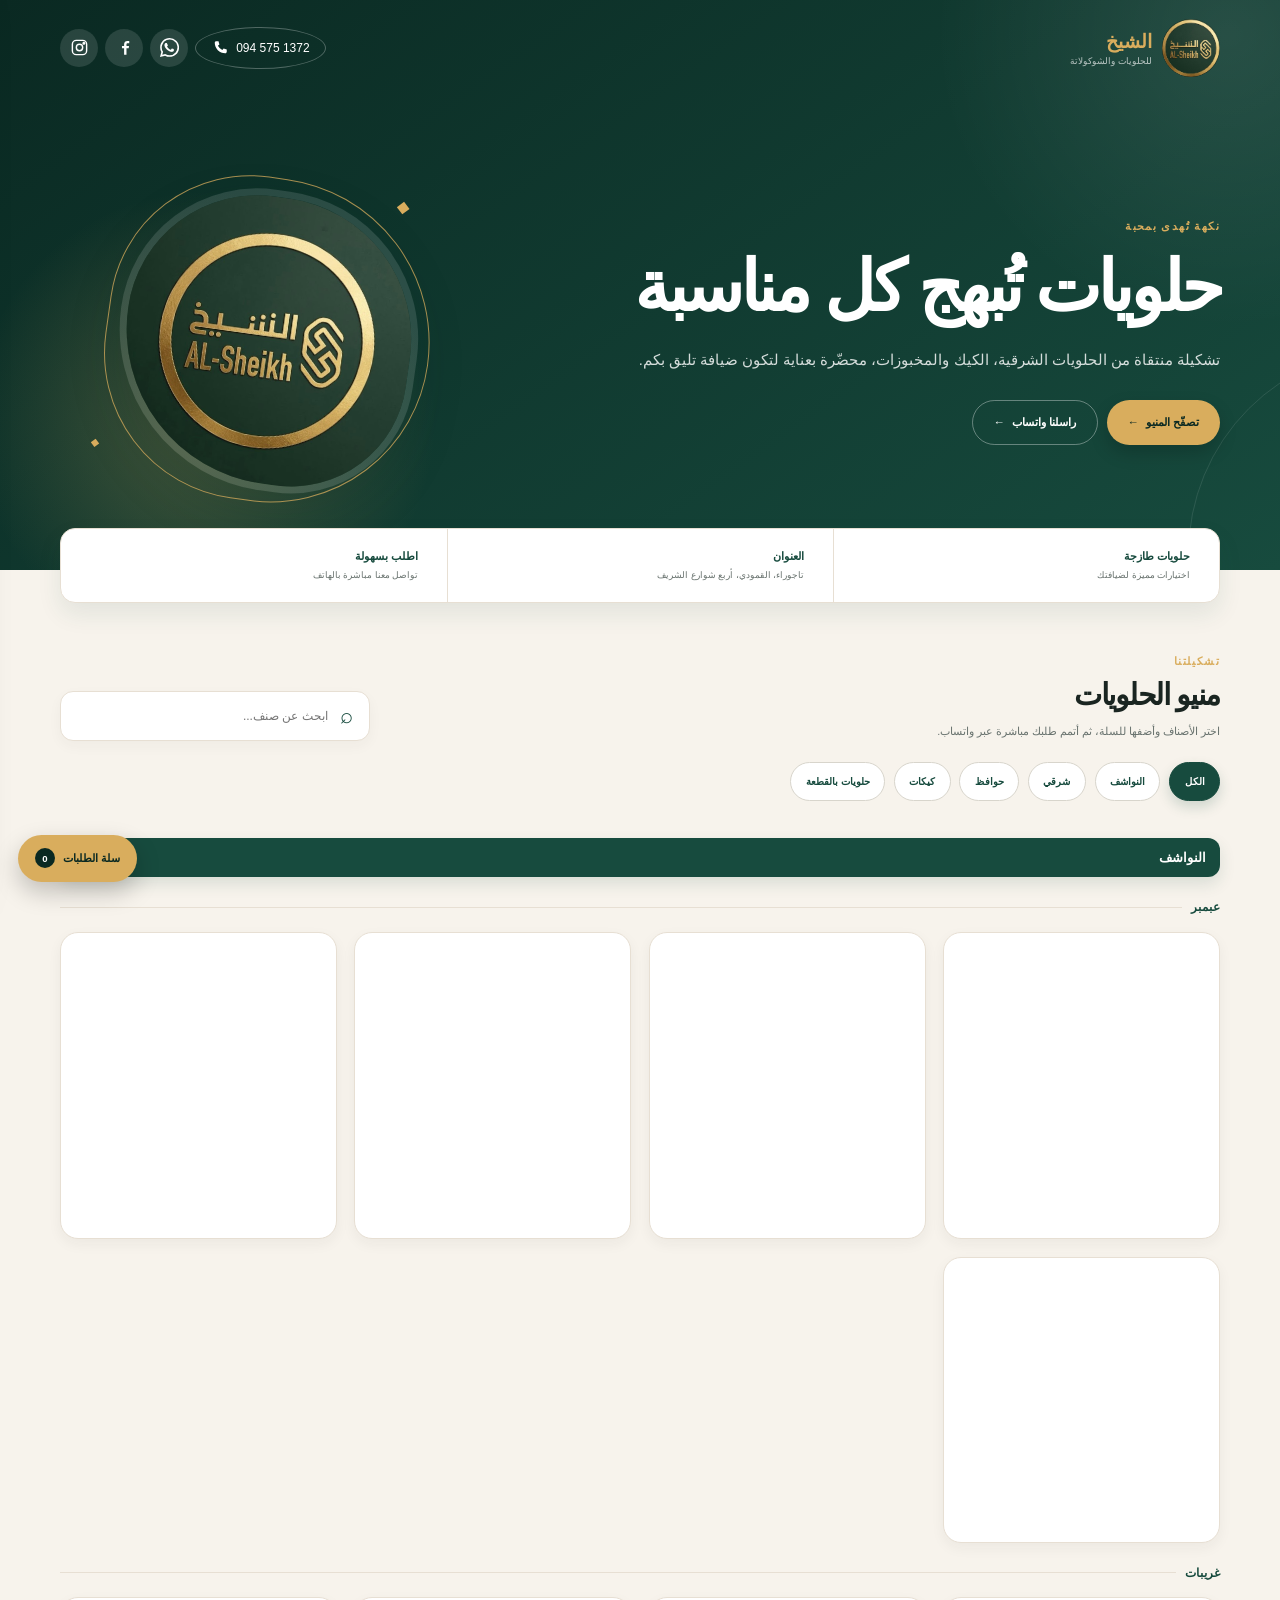
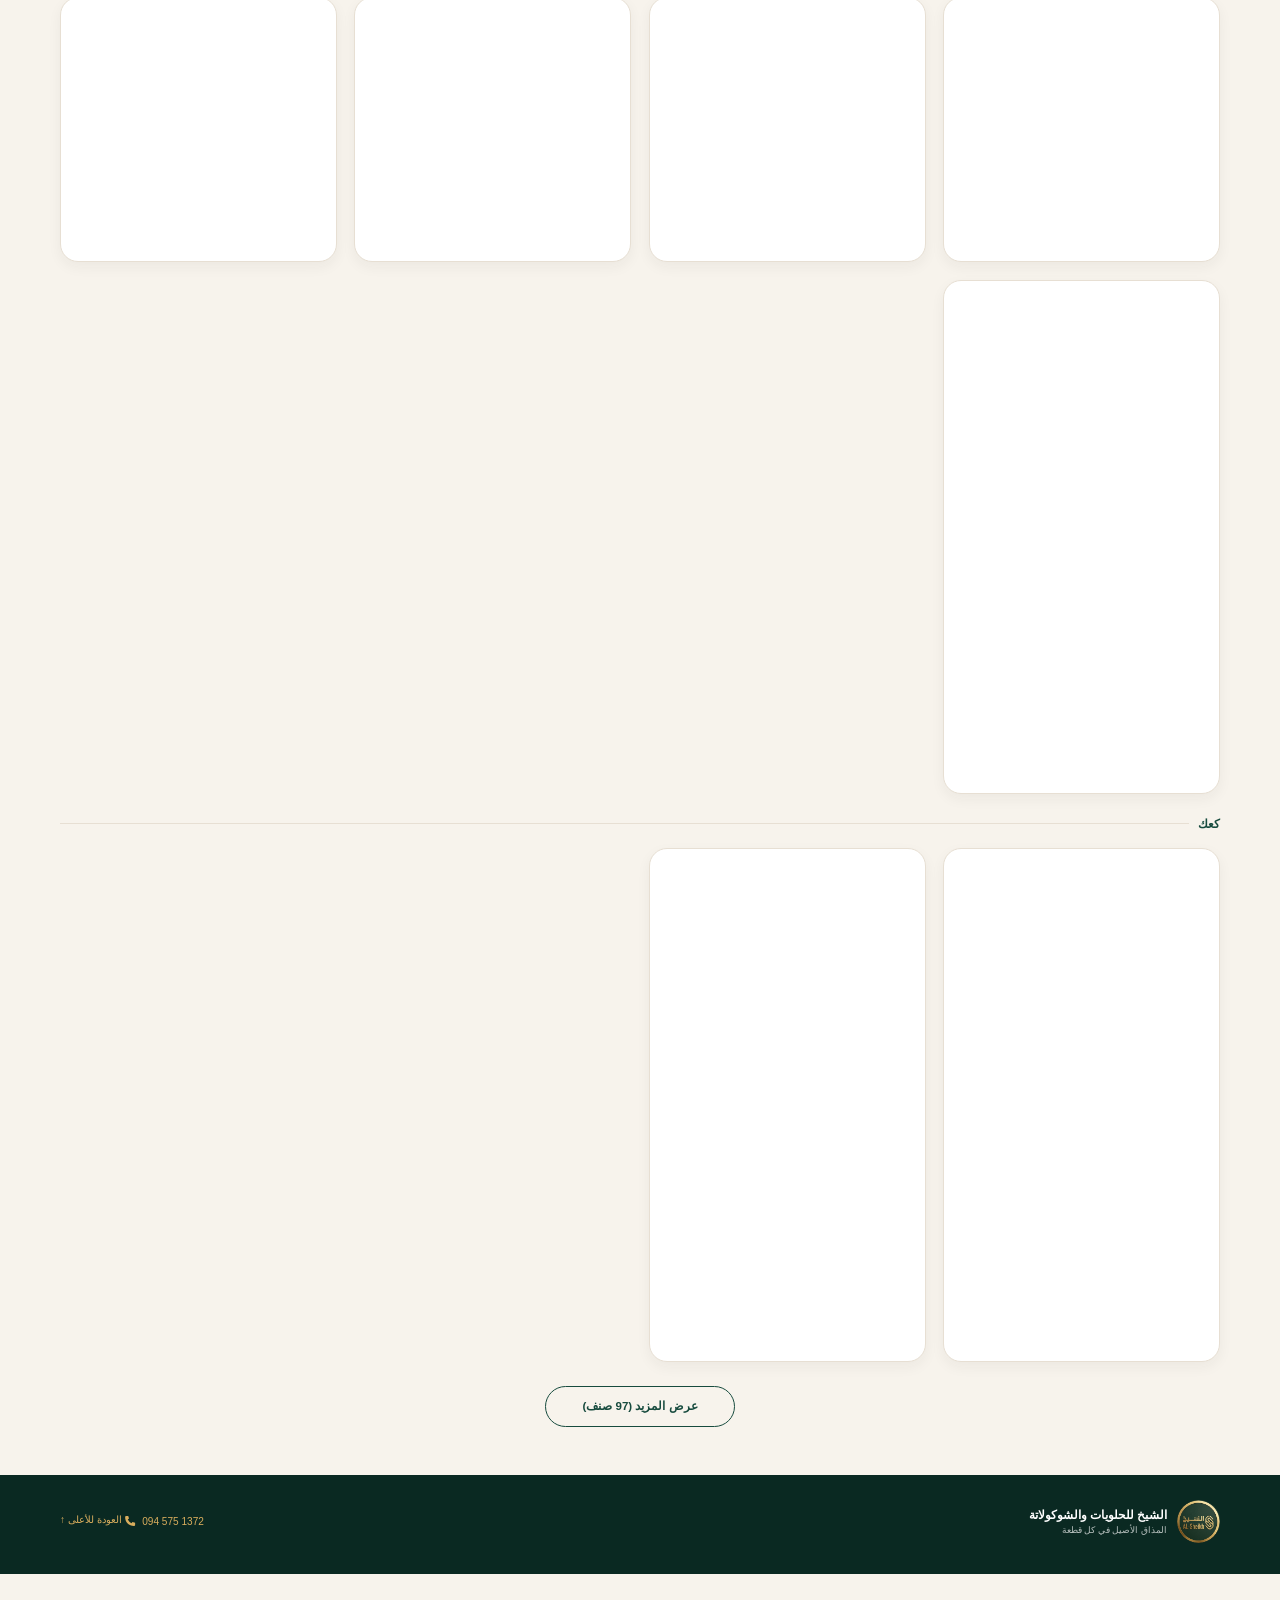
==== index.html @ 0a92c2a7 "Add files via upload" ====
<!doctype html>
<html lang="ar" dir="rtl">
  <head>
    <meta charset="utf-8">
    <meta name="viewport" content="width=device-width, initial-scale=1">
    <meta name="description" content="حلويات الشيخ في ليبيا: نواشف، حلويات شرقية، حوافظ، كيكات وحلويات بالقطعة. اطلب التوصيل أو الاستلام من المحل عبر واتساب.">
    <meta name="keywords" content="حلويات الشيخ, حلويات, حلويات شرقية, نواشف, حوافظ, كيكات, حلويات بالقطعة">
    <meta name="robots" content="index, follow">
    <meta name="theme-color" content="#174b3e">
    <meta name="referrer" content="strict-origin-when-cross-origin">
    <meta http-equiv="Permissions-Policy" content="camera=(), microphone=(), geolocation=()">
    <meta http-equiv="Content-Security-Policy" content="default-src 'self'; base-uri 'self'; object-src 'none'; img-src 'self' data:; style-src 'self' 'unsafe-inline' https://fonts.googleapis.com; font-src 'self' https://fonts.gstatic.com; script-src 'self'; connect-src 'self'; form-action 'self'">
    <title>حلويات الشيخ | حلويات شرقية ونواشف</title>
    <link rel="icon" href="images/logo-al-sheikh.jpg" type="image/jpeg">
    <script id="business-schema" type="application/ld+json">
      {"@context":"https://schema.org","@type":"Bakery","name":"الشيخ للحلويات والشوكولاتة","description":"نواشف وحلويات شرقية وحوافظ وكيكات وحلويات بالقطعة.","telephone":"+218945751372"}
    </script>

    <link rel="preconnect" href="https://fonts.googleapis.com">
    <link rel="preconnect" href="https://fonts.gstatic.com" crossorigin>
    <link href="https://fonts.googleapis.com/css2?family=Alexandria:wght@400;500;600;700;800&display=swap" rel="stylesheet">
    <link rel="stylesheet" href="style.css?v5">
  </head>

  <body>
    <a class="skip-link" href="#menu">الانتقال إلى المنيو</a>

    <!-- رأس الموقع -->
    <header class="hero" id="top">
      <nav class="nav container" aria-label="التنقل الرئيسي">
        <a class="brand" href="#top" aria-label="الشيخ للحلويات والشوكولاتة">
          <span class="brand-mark"><img src="images/logo-al-sheikh.jpg" alt="شعار الشيخ للحلويات"></span>
          <span>
            <b>الشيخ</b>
            <small>للحلويات والشوكولاتة</small>
          </span>
        </a>

        <div class="nav-actions">
          <a class="icon-link instagram-link" href="https://www.instagram.com/alsheikh_sw/" target="_blank" rel="noopener noreferrer" aria-label="تابعنا على إنستغرام">
            <svg viewBox="0 0 24 24" aria-hidden="true"><rect x="3" y="3" width="18" height="18" rx="5"></rect><circle cx="12" cy="12" r="4"></circle><circle cx="17.5" cy="6.5" r="1"></circle></svg>
          </a>
          <a class="icon-link facebook-link" href="https://www.facebook.com/share/17d7KwKZV8/?mibextid=wwXIfr" target="_blank" rel="noopener noreferrer" aria-label="صفحتنا على فيسبوك">
            <svg viewBox="0 0 24 24" aria-hidden="true"><path d="M14.5 21v-8h2.8l.4-3h-3.2V8.1c0-.9.3-1.5 1.6-1.5H18V3.9c-.5-.1-1.4-.2-2.4-.2-2.4 0-4.1 1.5-4.1 4.2V10H8.8v3h2.7v8h3Z"></path></svg>
          </a>
          <a class="icon-link whatsapp-link" href="https://wa.me/218945751372" data-whatsapp-link target="_blank" rel="noopener noreferrer" aria-label="راسلنا عبر واتساب">
            <svg viewBox="0 0 24 24" aria-hidden="true"><path d="M20.5 3.5A11.9 11.9 0 0 0 12.1 0C5.5 0 .2 5.3.2 11.9c0 2.1.5 4.1 1.5 5.9L0 24l6.4-1.7a11.8 11.8 0 0 0 5.7 1.5h.1c6.6 0 11.9-5.3 11.9-11.9 0-3.2-1.3-6.2-3.6-8.4Zm-8.4 18.3a9.9 9.9 0 0 1-5-1.4l-.4-.2-3.8 1 1-3.7-.2-.4a9.9 9.9 0 1 1 8.4 4.7Zm5.4-7.4c-.3-.2-1.8-.9-2.1-1s-.5-.2-.7.2c-.2.3-.8 1-.9 1.2-.2.2-.3.2-.6.1-1.8-.9-3-1.6-4.2-3.7-.3-.5.3-.5.9-1.6.1-.2.1-.4 0-.5l-1-2.3c-.3-.7-.6-.6-.8-.6h-.7c-.2 0-.5.1-.8.4-.3.3-1 1-1 2.5s1.1 2.9 1.2 3.1c.2.2 2.1 3.2 5 4.5.7.3 1.2.5 1.7.7.7.2 1.4.2 1.9.1.6-.1 1.8-.7 2-1.4.3-.7.3-1.3.2-1.4-.1-.2-.3-.2-.6-.4Z"></path></svg>
          </a>
          <a class="call-link" href="tel:+218945751372" data-phone-link dir="ltr">
            <svg viewBox="0 0 24 24" aria-hidden="true"><path d="M7 3h3l1.2 4.2-2 1.7a14.5 14.5 0 0 0 5.9 5.9l1.7-2L21 14v3c0 1.1-.9 2-2 2C11.3 19 5 12.7 5 5c0-1.1.9-2 2-2Z"></path></svg>
            <span class="contact-label" data-phone-display>094 575 1372</span>
          </a>
        </div>
      </nav>

      <div class="hero-content container">
        <div class="hero-copy">
          <p class="kicker">نكهة تُهدى بمحبة</p>
          <h1>حلويات تُبهج كل مناسبة</h1>
          <p>
            تشكيلة منتقاة من الحلويات الشرقية، الكيك والمخبوزات،
            محضّرة بعناية لتكون ضيافة تليق بكم.
          </p>

          <div class="hero-actions">
            <a class="button button-gold" href="#menu">تصفّح المنيو <span>←</span></a>
            <a class="button button-ghost" href="https://wa.me/218945751372" data-whatsapp-link target="_blank" rel="noopener noreferrer">راسلنا واتساب <span>←</span></a>
          </div>
        </div>

        <div class="hero-art" aria-hidden="true">
          <img src="images/logo-al-sheikh.jpg" alt="" width="320" height="320" decoding="async">
          <span class="spark spark-one"></span>
          <span class="spark spark-two"></span>
        </div>
      </div>
    </header>

    <main>
      <!-- مزايا المتجر -->
      <section class="intro container" aria-label="لمحة عن منتجاتنا">
        <div>
          <strong>حلويات طازجة</strong>
          <span>اختيارات مميزة لضيافتك</span>
        </div>
        <div>
          <strong>العنوان</strong>
          <span>تاجوراء، القمودي، أربع شوارع الشريف</span>
        </div>
        <div>
          <strong>اطلب بسهولة</strong>
          <span>تواصل معنا مباشرة بالهاتف</span>
        </div>
      </section>

      <!-- المنيو: يتم إنشاء بطاقات المنتجات بواسطة script.js -->
      <section id="menu" class="menu-section container">
        <div class="section-head">
          <div>
            <p class="kicker">تشكيلتنا</p>
            <h2>منيو الحلويات</h2>
            <p class="section-description">
              اختر الأصناف وأضفها للسلة، ثم أتمم طلبك مباشرة عبر واتساب.
            </p>
          </div>

          <label class="search" for="search">
            <span aria-hidden="true">⌕</span>
            <input id="search" type="search" placeholder="ابحث عن صنف..." autocomplete="off">
          </label>
        </div>

        <div id="categories" class="categories" aria-label="تصنيفات المنيو"></div>
        <div id="menu-grid" class="menu-grid" aria-live="polite"></div>
        <button id="load-more" class="load-more" type="button" hidden>عرض المزيد من الأصناف</button>
        <p id="empty" class="empty" hidden>
          لم نجد صنفًا مطابقًا. جرّب كلمة بحث أخرى.
        </p>
      </section>
    </main>

    <button id="cart-toggle" class="cart-toggle" type="button" aria-label="فتح سلة الطلبات" aria-expanded="false" aria-controls="cart-panel">
      سلة الطلبات <span id="cart-count" aria-live="polite">0</span>
    </button>
    <p id="cart-toast" class="cart-toast" role="status" aria-live="polite" hidden>تمت إضافة الصنف إلى السلة</p>

    <aside id="cart-panel" class="cart-panel" aria-label="سلة الطلبات" aria-hidden="true" inert>
      <div class="cart-head">
        <h2>سلة الطلبات</h2>
        <button id="cart-close" class="close-button" type="button" aria-label="إغلاق">×</button>
      </div>
      <div id="cart-items" class="cart-items"></div>
      <p id="cart-empty" class="cart-empty">السلة فارغة حاليًا.</p>
      <div class="cart-total"><span id="cart-total-label">إجمالي الطلب</span><strong id="cart-total">0 د.ل</strong></div>
      <p id="cart-note" class="cart-note">رسوم التوصيل غير مشمولة وسيتم تأكيدها معكم عبر واتساب.</p>
      <form id="checkout-form" class="checkout-form">
        <h3>إتمام الطلب</h3>
        <div class="delivery-options">
          <label><input type="radio" name="fulfillment" value="delivery" checked><span>توصيل</span></label>
          <label><input type="radio" name="fulfillment" value="pickup"><span>استلام شخصي</span></label>
        </div>
        <label>الاسم<input id="customer-name" name="name" required autocomplete="name"></label>
        <label>رقم التواصل<input id="customer-phone" name="phone" type="tel" required inputmode="tel" autocomplete="tel" aria-describedby="customer-phone-help"><small id="customer-phone-help" class="field-help">مثال: 094 575 1372</small></label>
        <label id="location-field">عنوان التوصيل<input id="customer-location" name="location" required autocomplete="street-address"></label>
        <label>ملاحظات الطلب <span class="optional">اختياري</span><textarea id="customer-note" name="note" rows="3"></textarea></label>
        <button id="checkout-button" class="checkout-button" type="submit">إرسال الطلب عبر واتساب</button>
      </form>
    </aside>
    <div id="cart-backdrop" class="cart-backdrop" hidden></div>

    <!-- تذييل الموقع -->
    <footer>
      <div class="container footer-inner">
        <div class="footer-brand">
          <span class="brand-mark"><img src="images/logo-al-sheikh.jpg" alt="شعار الشيخ للحلويات"></span>
          <span>
            <b>الشيخ للحلويات والشوكولاتة</b>
            <small>المذاق الأصيل في كل قطعة</small>
          </span>
        </div>

        <div class="footer-links">
          <a class="footer-phone" href="tel:+218945751372" data-phone-link dir="ltr"><svg viewBox="0 0 24 24" aria-hidden="true"><path d="M7 3h3l1.2 4.2-2 1.7a14.5 14.5 0 0 0 5.9 5.9l1.7-2L21 14v3c0 1.1-.9 2-2 2C11.3 19 5 12.7 5 5c0-1.1.9-2 2-2Z"></path></svg><span data-phone-display>094 575 1372</span></a>
          <a href="#top">العودة للأعلى ↑</a>
        </div>
      </div>
    </footer>

    <!-- شريط مختصر يظهر على الهاتف -->
    <nav class="mobile-dock" aria-label="إجراءات سريعة">
      <a href="tel:+218945751372" data-phone-link><svg viewBox="0 0 24 24" aria-hidden="true"><path d="M7 3h3l1.2 4.2-2 1.7a14.5 14.5 0 0 0 5.9 5.9l1.7-2L21 14v3c0 1.1-.9 2-2 2C11.3 19 5 12.7 5 5c0-1.1.9-2 2-2Z"></path></svg> اتصال</a>
      <a href="#menu"><svg viewBox="0 0 24 24" aria-hidden="true"><path d="M5 4h14M5 10h14M5 16h9" fill="none"></path></svg> المنيو</a>
          <a href="https://wa.me/218945751372" data-whatsapp-link target="_blank" rel="noopener noreferrer"><svg viewBox="0 0 24 24" aria-hidden="true"><path d="M20.5 3.5A11.9 11.9 0 0 0 12.1 0C5.5 0 .2 5.3.2 11.9c0 2.1.5 4.1 1.5 5.9L0 24l6.4-1.7a11.8 11.8 0 0 0 5.7 1.5h.1c6.6 0 11.9-5.3 11.9-11.9 0-3.2-1.3-6.2-3.6-8.4Z"></path></svg> واتساب</a>
    </nav>

    <script src="script.js?v5" defer></script>
  </body>
</html>
---- style.css ----
:root {
  --green:#174b3e;
  --deep:#0a2922;
  --gold:#d9ad5d;
  --gold-soft:#f6ead2;
  --paper:#f7f3ec;
  --ink:#1a2521;
  --muted:#69736f;
  --line:#e7dfd3;
  --white:#fff;
  --shadow:0 14px 34px rgba(21,55,44,.12);
  --shadow-lg:0 22px 50px rgba(10,41,34,.18);
  --radius:18px
}
* {
  box-sizing:border-box
}
html {
  scroll-behavior:smooth
}
body {
  margin:0;
  padding-bottom:72px;
  background:var(--paper);
  color:var(--ink);
  font-family:Alexandria,Tahoma,sans-serif
}
a {
  color:inherit
}
button,input,textarea { font:inherit }
button:focus-visible,a:focus-visible,input:focus-visible,textarea:focus-visible {
  outline:3px solid rgba(217,173,93,.75);
  outline-offset:3px
}
.container {
  width:min(100% - 32px,1160px);
  margin-inline:auto
}
.skip-link {
  position:absolute;
  top:-100px;
  right:1rem;
  z-index:20;
  padding:.7rem 1rem;
  background:var(--gold);
  color:var(--deep);
  border-radius:0 0 .8rem .8rem
}
.skip-link:focus {
  top:0
}
.hero {
  min-height:492px;
  position:relative;
  overflow:hidden;
  color:var(--white);
  background:radial-gradient(circle at 16% 74%,rgba(217,173,93,.27),transparent 20%),radial-gradient(circle at 96% 6%,rgba(255,255,255,.09),transparent 22%),linear-gradient(145deg,var(--deep),var(--green))
}
.hero:after {
  content:"";
  position:absolute;
  inset:auto -25% -190px auto;
  width:410px;
  height:410px;
  border:1px solid rgba(255,255,255,.1);
  border-radius:50%
}
.nav {
  height:78px;
  position:relative;
  z-index:2;
  display:flex;
  align-items:center;
  justify-content:space-between
}
.brand,.footer-brand {
  display:flex;
  align-items:center;
  gap:10px;
  text-decoration:none
}
.brand-mark {
  width:46px;
  height:46px;
  display:block;
  overflow:hidden;
  border-radius:50%;
  background:var(--deep)
}
.brand-mark img {
  display:block;
  width:100%;
  height:100%;
  object-fit:cover;
  transform:scale(1.31)
}
.brand span,.footer-brand span {
  display:grid;
  gap:2px
}
.brand b {
  color:var(--gold);
  font-size:1rem
}
.brand small,.footer-brand small {
  font-size:.58rem;
  color:rgba(255,255,255,.7)
}
.nav-actions {
  display:flex;
  align-items:center;
  gap:7px;
  direction:ltr
}
.icon-link {
  display:grid;
  place-items:center;
  width:38px;
  height:38px;
  border-radius:50%;
  background:rgba(255,255,255,.12);
  text-decoration:none;
  transition:transform .2s ease,background .2s ease
}
.icon-link:hover { transform:translateY(-2px); background:rgba(255,255,255,.22) }
.icon-link svg { width:19px; height:19px }
.instagram-link svg { fill:none; stroke:currentColor; stroke-width:1.8 }
.facebook-link svg,.whatsapp-link svg { fill:currentColor }
.whatsapp-link { color:#fff }
.whatsapp-link:hover { background:#25d366; color:#073d25 }
.call-link {
  display:flex;
  align-items:center;
  justify-content:center;
  gap:.45rem;
  width:38px;
  height:38px;
  overflow:hidden;
  border-radius:50%;
  background:var(--gold);
  color:var(--deep);
  text-decoration:none;
  transition:transform .2s ease,background .2s ease
}
.call-link:hover { transform:translateY(-2px) }
.call-link svg { width:18px; height:18px; fill:currentColor; flex:0 0 auto }
.contact-label { display:none; white-space:nowrap }
.hero-content {
  position:relative;
  z-index:1;
  min-height:414px;
  display:flex;
  align-items:flex-start;
  padding-top:54px
}
.hero-copy {
  position:relative;
  z-index:1;
  max-width:330px
}
.kicker {
  margin:0 0 .65rem;
  color:var(--gold);
  font-size:.67rem;
  font-weight:800;
  letter-spacing:.13em
}
.hero h1 {
  margin:0;
  font-size:clamp(2.15rem,10vw,3.45rem);
  line-height:1.23;
  letter-spacing:-.055em
}
.hero-copy>p:not(.kicker) {
  margin:1rem 0 0;
  color:rgba(255,255,255,.82);
  font-size:.78rem;
  line-height:1.95
}
.hero-actions {
  display:grid;
  grid-template-columns:1.25fr 1fr;
  gap:.55rem;
  margin-top:1.55rem
}
.button {
  display:flex;
  justify-content:center;
  align-items:center;
  gap:.45rem;
  min-height:48px;
  border-radius:12px;
  padding:.7rem;
  text-decoration:none;
  font-size:.71rem;
  font-weight:800
}
.button-gold {
  background:var(--gold);
  color:var(--deep);
  box-shadow:0 8px 18px rgba(0,0,0,.18);
  transition:transform .2s ease,box-shadow .2s ease,background .2s ease
}
.button-ghost {
  border:1px solid rgba(255,255,255,.35);
  color:#fff;
  transition:transform .2s ease,background .2s ease,border-color .2s ease
}
.button:hover { transform:translateY(-2px) }
.button-ghost:hover { background:rgba(255,255,255,.12); border-color:rgba(255,255,255,.7) }
.hero-art {
  position:absolute;
  left:-68px;
  bottom:10px;
  width:205px;
  height:205px;
  opacity:.46;
  transform:rotate(8deg)
}
.hero-art:before {
  content:"";
  position:absolute;
  inset:-12px;
  border:1px solid rgba(217,173,93,.75);
  border-radius:46% 54% 52% 48%
}
.hero-art img {
  width:100%;
  height:100%;
  object-fit:cover;
  border:7px solid rgba(255,255,255,.12);
  border-radius:48% 52% 43% 57%;
  box-shadow:var(--shadow-lg)
}
.spark {
  position:absolute;
  width:9px;
  height:9px;
  background:var(--gold);
  transform:rotate(45deg)
}
.spark-one {
  top:-4px;
  right:10%
}
.spark-two {
  bottom:7%;
  left:-10px;
  width:6px;
  height:6px
}
.intro {
  position:relative;
  z-index:2;
  display:flex;
  overflow:auto;
  margin-top:-17px;
  background:var(--white);
  border:1px solid var(--line);
  border-radius:15px;
  box-shadow:0 11px 25px rgba(23,75,62,.09);
  scrollbar-width:none
}
.intro::-webkit-scrollbar {
  display:none
}
.intro div {
  min-width:155px;
  padding:1rem 1.1rem;
  display:grid;
  gap:.3rem;
  border-left:1px solid var(--line)
}
.intro div:last-child {
  border:0
}
.intro strong {
  color:var(--green);
  font-size:.71rem
}
.intro span {
  color:var(--muted);
  font-size:.57rem;
  line-height:1.6
}
.menu-section {
  padding:3.2rem 0 3rem
}
.section-head {
  display:grid;
  gap:1.25rem;
  margin-bottom:1.3rem
}
.section-head h2 {
  margin:0;
  font-size:1.85rem;
  letter-spacing:-.05em
}
.section-description {
  margin:.6rem 0 0;
  color:var(--muted);
  font-size:.67rem;
  line-height:1.8
}
.search {
  height:50px;
  display:flex;
  width:100%;
  max-width:100%;
  align-items:center;
  gap:.65rem;
  padding:0 1rem;
  background:var(--white);
  border:1px solid var(--line);
  border-radius:13px;
  box-shadow:0 5px 14px rgba(45,50,45,.04);
  color:var(--green);
  transform:none;
  transition:border-color .16s ease,box-shadow .16s ease
}
.search:focus-within {
  transform:none;
  border-color:var(--green);
  box-shadow:0 5px 14px rgba(45,50,45,.04)
}
.search span {
  font-size:1.35rem
}
.search input {
  flex:1 1 0;
  min-width:0;
  width:100%;
  border:0;
  outline:0;
  background:transparent;
  color:var(--ink);
  font:inherit;
  font-size:.75rem;
  transform:none;
  transition:none;
  appearance:none;
  -webkit-appearance:none
}
.categories {
  display:flex;
  gap:.55rem;
  overflow-x:auto;
  margin:0 -16px 1.4rem;
  padding:0 16px .3rem;
  scrollbar-width:none
}
.categories::-webkit-scrollbar {
  display:none
}
.category {
  flex:0 0 auto;
  min-height:39px;
  padding:.55rem .9rem;
  border:1px solid #d8d5cc;
  border-radius:999px;
  background:#fff;
  color:var(--green);
  font:700 .64rem Alexandria,Tahoma,sans-serif
}
.category.active {
  background:var(--green);
  border-color:var(--green);
  color:#fff;
  box-shadow:0 6px 13px rgba(23,75,62,.18)
}
.menu-grid {
  display:grid;
  grid-template-columns:repeat(2,minmax(0,1fr));
  gap:.8rem
}
.menu-category-title,.menu-family-title {
  grid-column:1 / -1;
  font-weight:800
}
.menu-category-title {
  margin-top:.65rem;
  padding:.75rem .9rem;
  border-radius:12px;
  background:var(--green);
  color:#fff;
  font-size:.82rem;
  box-shadow:0 7px 16px rgba(23,75,62,.13)
}
.menu-family-title {
  display:flex;
  align-items:center;
  gap:.55rem;
  margin-top:.35rem;
  color:var(--green);
  font-size:.72rem
}
.menu-family-title::after {
  content:"";
  height:1px;
  flex:1;
  background:var(--line)
}
.item {
  overflow:hidden;
  background:var(--white);
  border:1px solid var(--line);
  border-radius:var(--radius);
  box-shadow:0 5px 14px rgba(34,43,38,.05)
}
.item-photo {
  position:relative;
  aspect-ratio:1/1;
  overflow:hidden;
  background:linear-gradient(135deg,#f5ecde,#dcc293)
}
.item-photo:after {
  content:"";
  position:absolute;
  inset:auto 0 0;
  height:30%;
  background:linear-gradient(transparent,rgba(0,0,0,.18))
}
.item-photo img {
  display:block;
  width:100%;
  height:100%;
  object-fit:cover;
  transition:transform .35s ease
}
.item:hover .item-photo img { transform:scale(1.04) }
.item-photo.has-image-fallback { background:radial-gradient(circle at 50% 42%,#fff 0 18%,transparent 19%),linear-gradient(135deg,#f7efdf,#d8b46d) }
.item-photo img.is-logo-fallback { object-fit:cover; padding:0; transform:none; filter:none }
.item-photo img.is-loaded { animation:photo-in .35s ease-out }
.item { content-visibility:auto; contain-intrinsic-size:auto 430px }
@media (prefers-reduced-motion:reduce) {
  *,*::before,*::after { scroll-behavior:auto !important; animation-duration:.01ms !important; transition-duration:.01ms !important }
}
@keyframes photo-in { from { opacity:.55; transform:scale(1.025) } to { opacity:1; transform:scale(1) } }
.item-body {
  padding:.9rem;
  text-align:center
}
.item-category {
  display:inline-block;
  padding:.3rem .65rem;
  border-radius:999px;
  background:var(--gold-soft);
  color:#886227;
  font-size:.56rem;
  font-weight:800
}
.item h3 {
  min-height:2.8em;
  margin:.55rem 0 .35rem;
  color:var(--deep);
  font-size:.82rem;
  line-height:1.6
}
.item p {
  display:none
}
.item-order {
  display:flex;
  align-items:center;
  justify-content:center;
  gap:.45rem;
  min-height:42px;
  margin-top:.7rem;
  border:0;
  border-radius:11px;
  background:var(--green);
  color:#fff;
  box-shadow:0 6px 13px rgba(23,75,62,.18);
  font-size:.68rem;
  font-weight:800;
  transition:transform .2s ease,background .2s ease,box-shadow .2s ease
}
.item-price {
  display:block!important;
  min-height:0!important;
  margin:.4rem 0 .65rem!important;
  color:var(--muted)!important;
  font-size:.62rem!important
}
.item-price strong { color:var(--green) }
.item-price .price-on-request { color:#9a6c24 }
.item-help { display:block!important; min-height:0!important; margin:.65rem 0!important; color:var(--muted)!important; font-size:.56rem!important; line-height:1.7!important }
.item-order-icon { font-size:.9rem; line-height:1 }
.image-placeholder {
  display:grid;
  align-content:center;
  justify-items:center;
  gap:.4rem;
  width:100%;height:100%;
  background:linear-gradient(135deg,#eee5d8,#d7b77c);
  color:var(--green);font-size:.68rem;font-weight:700;
  text-align:center
}
.image-placeholder::before { content:"✦"; color:#9a6c24; font-size:1.25rem }
.pack-control,.quantity-control {
  display:grid;justify-items:center;gap:.35rem;
  margin:.65rem 0;color:var(--muted);font-size:.58rem
}
.control-label { color:var(--muted); font-weight:700 }
.control-buttons { display:flex;align-items:center;justify-content:center;gap:.55rem }
.unit-label { color:var(--muted); font-size:.55rem }
.pack-control button,.quantity-control button,.cart-line-actions button {
  display:grid;place-items:center;width:32px;height:32px;border:1px solid #cfb783;
  border-radius:9px;background:#fff;color:var(--green);font:700 1.25rem Arial;cursor:pointer
}
.pack-control output,.quantity-control output { min-width:58px;text-align:center;color:var(--deep);font-size:.75rem;font-weight:800 }
.item-order { width:100%;cursor:pointer;font-family:inherit }
.item-order:hover { background:#103c31;transform:translateY(-2px);box-shadow:0 9px 18px rgba(23,75,62,.23) }
.cart-toggle {
  position:fixed;z-index:10;right:auto;left:18px;bottom:84px;display:flex;align-items:center;gap:.5rem;
  border:0;border-radius:999px;padding:.85rem 1.05rem;background:var(--gold);color:var(--deep);
  box-shadow:0 10px 25px rgba(0,0,0,.22);font:800 .7rem Alexandria,Tahoma,sans-serif;cursor:pointer;
  transition:transform .2s ease,box-shadow .2s ease
}
.cart-toggle:hover { transform:translateY(-2px);box-shadow:0 14px 28px rgba(0,0,0,.25) }
.cart-toggle span { display:grid;place-items:center;min-width:20px;height:20px;border-radius:50%;background:var(--deep);color:#fff;font-size:.6rem }
.cart-toast {
  position:fixed;z-index:21;right:auto;left:18px;bottom:138px;margin:0;padding:.7rem .9rem;
  border-radius:9px;background:var(--deep);color:#fff;box-shadow:0 8px 18px rgba(0,0,0,.18);
  font-size:.62rem;font-weight:700
}
.cart-backdrop { position:fixed;inset:0;z-index:19;background:rgba(5,26,20,.52) }
.cart-open { overflow:hidden }
.cart-panel {
  position:fixed;z-index:20;top:0;bottom:0;right:auto;left:0;width:min(calc(100% - 16px),440px);padding:1rem;
  overflow:auto;background:var(--paper);box-shadow:12px 0 40px rgba(0,0,0,.22);transform:translateX(-110%);transition:transform .28s cubic-bezier(.2,.75,.2,1)
}
.cart-panel.open { transform:translateX(0) }
.cart-head { position:sticky;top:-1rem;z-index:2;display:flex;align-items:center;justify-content:space-between;padding:1rem 0;border-bottom:1px solid var(--line);background:var(--paper) }
.cart-head h2,.checkout-form h3 { margin:0;color:var(--green);font-size:1rem }
.close-button { display:grid;place-items:center;width:34px;height:34px;border:1px solid var(--line);border-radius:50%;background:#fff;color:var(--green);font-size:1.5rem;line-height:1;cursor:pointer }
.cart-items { display:grid;gap:.65rem;max-height:38vh;margin:1rem 0;overflow:auto;overscroll-behavior:contain;padding-left:.2rem }
.cart-line { display:flex;align-items:center;justify-content:space-between;gap:.6rem;padding:.85rem;background:#fff;border:1px solid var(--line);border-radius:13px;font-size:.68rem;box-shadow:0 3px 10px rgba(34,43,38,.04) }
.cart-line strong { color:var(--green) }.cart-line small { display:block;margin-top:.28rem;color:var(--muted);font-size:.56rem;line-height:1.65 }
.cart-line-actions { display:flex;align-items:center;gap:.4rem;flex:0 0 auto }.cart-line-actions b{min-width:20px;text-align:center;color:var(--green)}
.cart-empty { text-align:center;color:var(--muted);font-size:.72rem;padding:1.3rem 0 }
.cart-total { display:flex;justify-content:space-between;align-items:center;margin-top:.75rem;padding:1rem;background:var(--deep);border-radius:13px;color:#fff;font-size:.73rem }.cart-total strong{color:var(--gold);font-size:.9rem}
.cart-note { margin:.65rem 0 1rem;color:var(--muted);font-size:.58rem;line-height:1.7 }
.checkout-form { display:grid;gap:.75rem;margin-top:.3rem;padding:1rem;background:#fff;border:1px solid var(--line);border-radius:15px;box-shadow:0 4px 12px rgba(34,43,38,.04) }
.delivery-options { display:grid;grid-template-columns:repeat(2,minmax(0,1fr));gap:.5rem;font-size:.67rem;color:var(--ink) }
.delivery-options label { position:relative;display:grid;place-items:center;min-height:46px;border:1px solid var(--line);border-radius:10px;background:var(--paper);cursor:pointer }
.delivery-options label input { position:absolute;right:.7rem;width:17px;height:17px;margin:0;z-index:1 }
.delivery-options label span { width:100%;text-align:center;pointer-events:none }
.delivery-options label:has(input:checked) { border-color:var(--green);background:#edf5f1;color:var(--green);box-shadow:0 4px 10px rgba(23,75,62,.09) }
.checkout-form>label { display:grid;gap:.35rem;color:var(--green);font-size:.62rem;font-weight:700 }
.field-help { color:var(--muted);font-size:.54rem;font-weight:500 }
.checkout-form input:not([type="radio"]),.checkout-form textarea { width:100%;border:1px solid var(--line);border-radius:8px;padding:.65rem;background:#fff;color:var(--ink);font:inherit;font-size:16px }
.checkout-form textarea { min-height:84px;resize:vertical;line-height:1.65 }
.optional { color:var(--muted);font-weight:500 }
.checkout-form h3 { text-align:center;font-size:1.05rem }
.checkout-button { border:0;border-radius:10px;padding:.95rem;background:var(--green);color:#fff;font:800 .72rem Alexandria,Tahoma,sans-serif;cursor:pointer;box-shadow:0 7px 14px rgba(23,75,62,.18);transition:transform .2s ease,background .2s ease }
.checkout-button:hover:not(:disabled) { transform:translateY(-1px);background:#103c31 }
.checkout-button:disabled { cursor:not-allowed; opacity:.48 }
input[type="radio"] { accent-color:var(--green) }
@media (max-width:649px) {
  .cart-panel { width:100%;padding:1rem 1rem calc(1rem + env(safe-area-inset-bottom));box-shadow:none }
  .cart-head { top:-1rem }
  .cart-items { max-height:34vh }
  .cart-line { align-items:flex-start }
  .cart-line-actions { padding-top:.15rem }
  .cart-toast { right:12px;left:12px;bottom:82px;text-align:center }
}
.load-more {
  display:block;
  margin:1.5rem auto 0;
  min-width:190px;
  padding:.78rem 1.15rem;
  border:1px solid var(--green);
  border-radius:999px;
  background:transparent;
  color:var(--green);
  font-size:.72rem;
  font-weight:800;
  cursor:pointer
}
.load-more:hover { background:var(--green); color:#fff }
.empty {
  padding:2rem;
  text-align:center;
  color:var(--muted);
  font-size:.8rem
}
footer {
  padding:1.6rem 0 1.9rem;
  background:var(--deep);
  color:#fff
}
.footer-inner {
  display:grid;
  gap:1.2rem
}
.footer-brand .brand-mark {
  width:43px;
  height:43px;
}
.footer-brand b {
  font-size:.72rem
}
.footer-links {
  display:flex;
  justify-content:space-between;
  color:var(--gold);
  font-size:.63rem
}
.footer-links a {
  text-decoration:none
}
.footer-phone { display:inline-flex; align-items:center; gap:.35rem }
.footer-phone svg { width:15px; height:15px; fill:currentColor }
.mobile-dock {
  position:fixed;
  z-index:9;
  right:12px;
  bottom:12px;
  left:12px;
  display:grid;
  grid-template-columns:repeat(3,1fr);
  padding:6px;
  border:1px solid rgba(255,255,255,.45);
  border-radius:17px;
  background:rgba(12,48,40,.94);
  box-shadow:0 12px 28px rgba(0,0,0,.24);
  /* الخلفية شبه المعتمة أخف من blur المستمر، خصوصًا على الهواتف. */
}
.mobile-dock a {
  display:grid;
  place-items:center;
  gap:3px;
  min-height:48px;
  color:#fff;
  text-decoration:none;
  font-size:.57rem;
  font-weight:700
}
.mobile-dock a+a {
  border-right:1px solid rgba(255,255,255,.14)
}
.mobile-dock span {
  color:var(--gold);
  font:bold 1rem Arial
}
.mobile-dock svg {
  width:19px;
  height:19px;
  fill:none;
  stroke:var(--gold);
  stroke-width:1.8;
  stroke-linecap:round;
  stroke-linejoin:round
}
.mobile-dock a:first-child svg,.mobile-dock a:last-child svg { fill:var(--gold); stroke:none }
@media (prefers-reduced-motion:reduce) {
  *,*::before,*::after { scroll-behavior:auto!important; animation-duration:.01ms!important; transition-duration:.01ms!important }
}
@media(min-width:650px) {
  body {
    padding-bottom:0
  }
  .container {
    width:min(100% - 56px,1160px)
  }
  .hero {
    min-height:570px
  }
  .nav {
    height:95px
  }
  .brand-mark {
    width:58px;
    height:58px
  }
  .brand b {
    font-size:1.2rem
  }
  .call-link {
    width:auto;
    height:auto;
    padding:11px 15px;
    border:1px solid rgba(255,255,255,.28);
    background:transparent;
    color:#fff;
    font-size:.75rem
  }
  .contact-label { display:inline; font-size:inherit }
  .hero-content {
    min-height:475px;
    align-items:center;
    padding-top:0
  }
  .hero-copy {
    max-width:620px
  }
  .hero h1 {
    font-size:clamp(2.6rem,5.5vw,4.6rem)
  }
  .hero-copy>p:not(.kicker) {
    font-size:.92rem
  }
  .hero-actions {
    display:flex
  }
  .button {
    min-height:auto;
    padding:.9rem 1.3rem;
    border-radius:999px
  }
  .hero-art {
    left:5%;
    bottom:80px;
    width:300px;
    height:300px;
    opacity:1
  }
  .intro {
    display:grid;
    grid-template-columns:repeat(3,1fr);
    margin-top:-42px
  }
  .intro div {
    padding:1.25rem 1.8rem
  }
  .section-head {
    display:flex;
    justify-content:space-between;
    align-items:end
  }
  .search {
    width:310px
  }
  .categories {
    margin-inline:0;
    padding-inline:0;
    overflow:visible
  }
  .menu-grid {
    grid-template-columns:repeat(3,1fr);
    gap:1.1rem
  }
  .item {
    transition:transform .2s,box-shadow .2s
  }
  .item:hover {
    transform:translateY(-5px);
    box-shadow:var(--shadow)
  }
  .item h3 {
    font-size:.95rem
  }
  .item p {
    display:block;
    min-height:3.5em;
    margin:0;
    color:var(--muted);
    font-size:.63rem;
    line-height:1.75
  }
  .item-order {
    font-size:.72rem
  }
  .mobile-dock {
    display:none
  }
  .cart-toggle { bottom:18px }
  .cart-toast { bottom:72px }
  .footer-inner {
    display:flex;
    justify-content:space-between;
    align-items:center
  }
}
@media(min-width:1000px) {
  .menu-grid {
    grid-template-columns:repeat(4,1fr)
  }
}
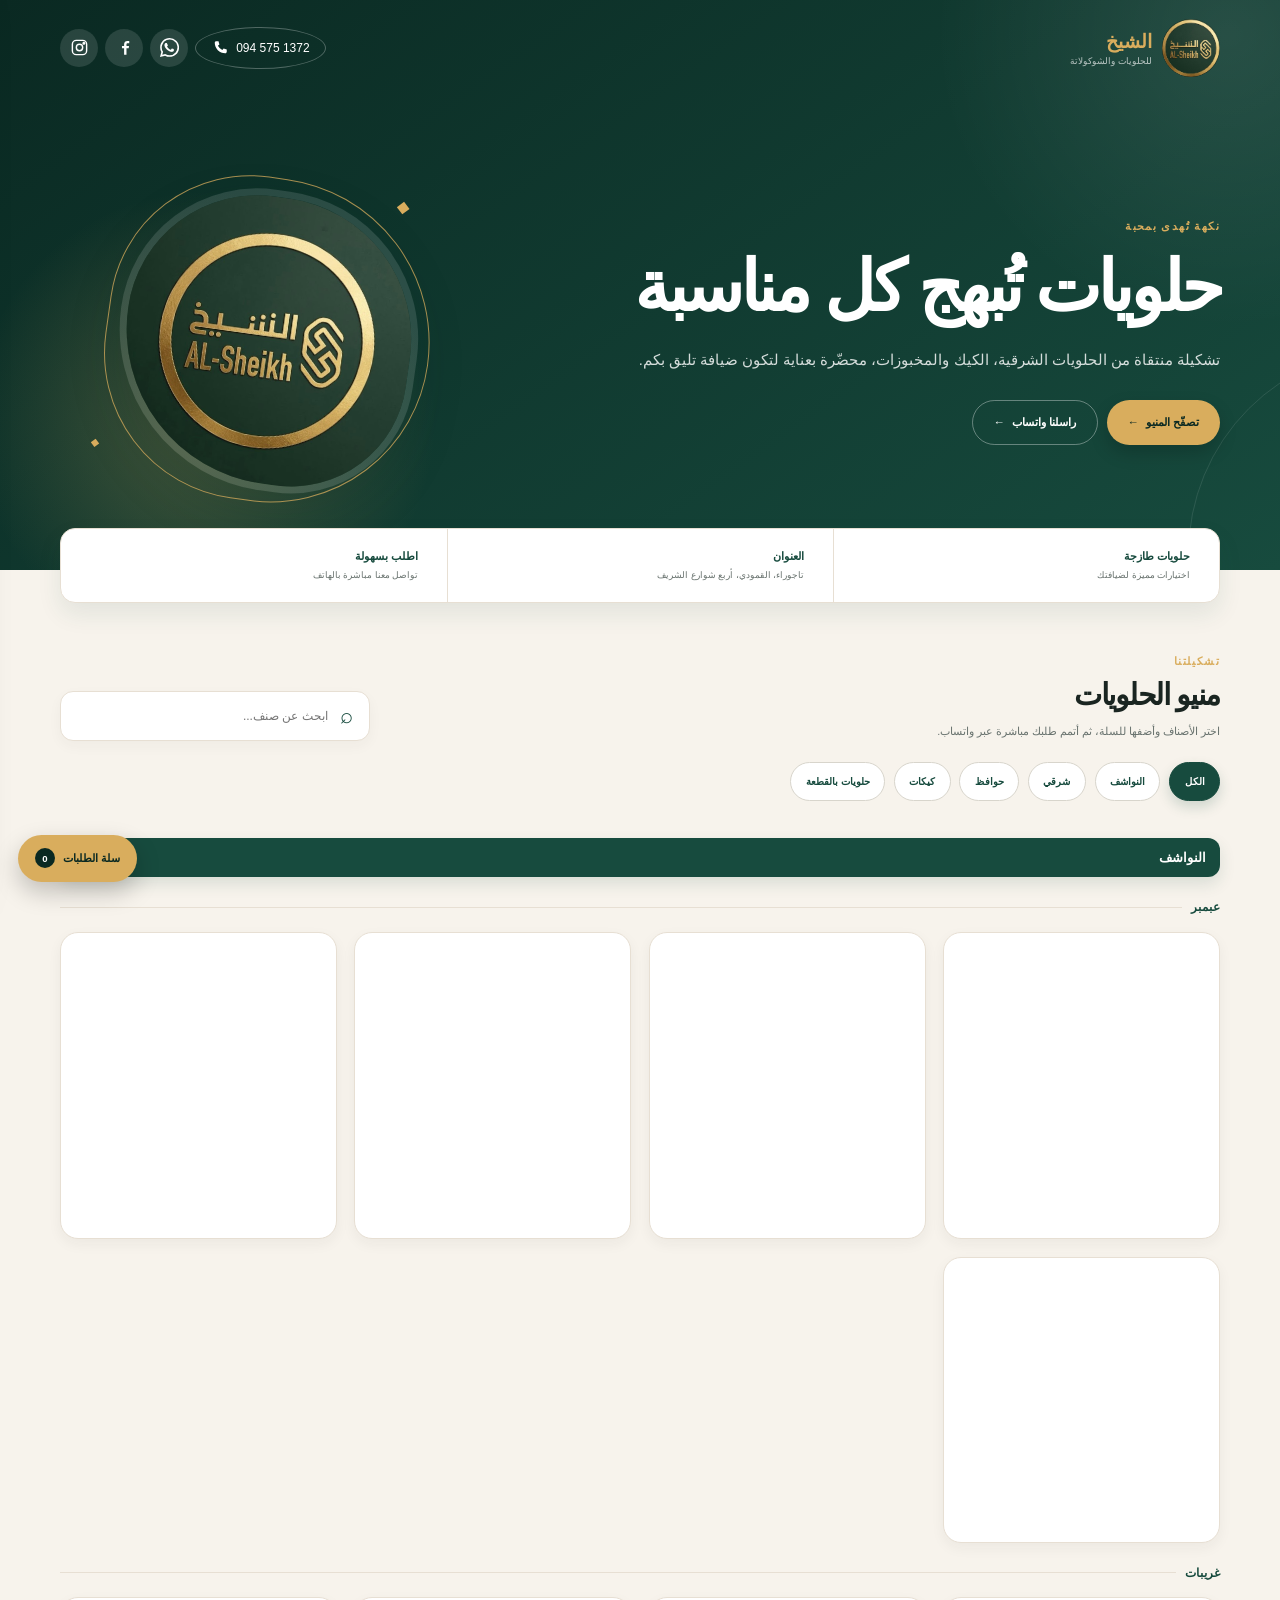
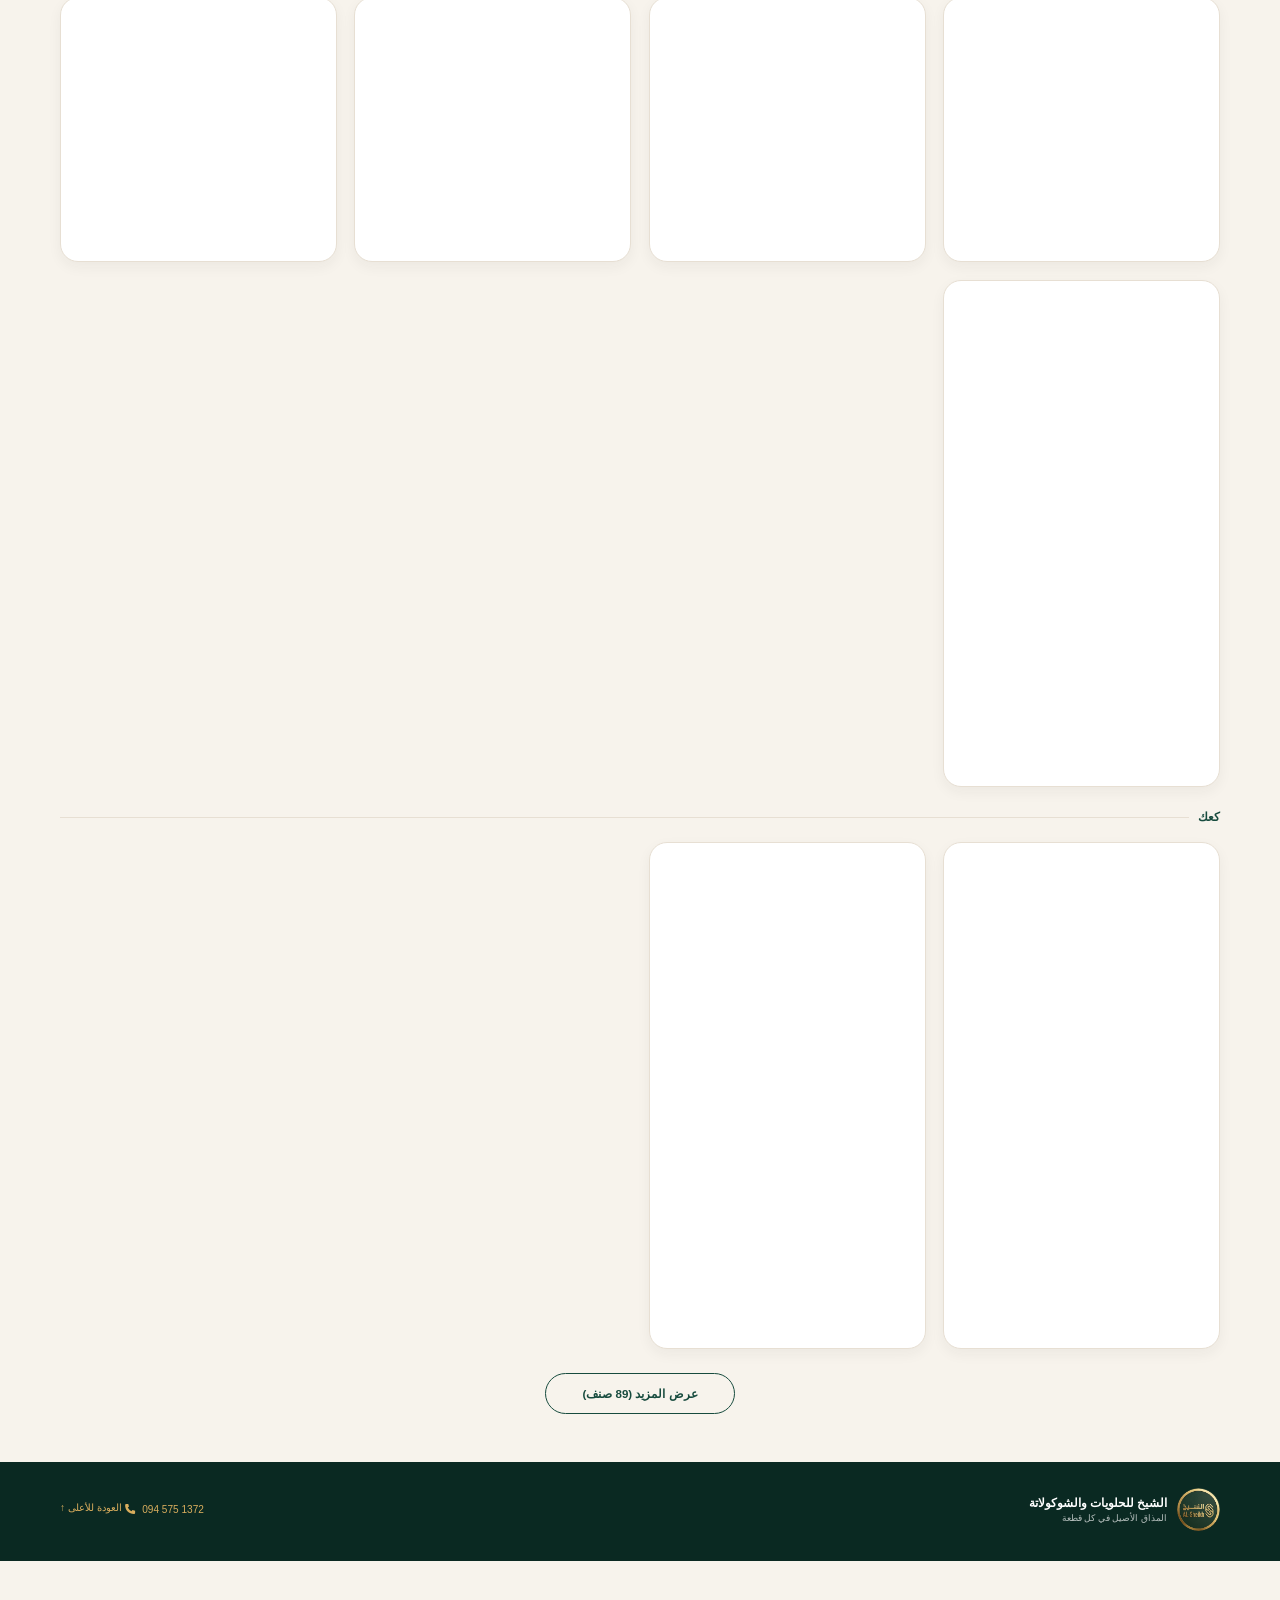
==== commit 299720cf: "Add files via upload" ====
--- a/index.html
+++ b/index.html
@@ -19,7 +19,7 @@
     <link rel="preconnect" href="https://fonts.googleapis.com">
     <link rel="preconnect" href="https://fonts.gstatic.com" crossorigin>
     <link href="https://fonts.googleapis.com/css2?family=Alexandria:wght@400;500;600;700;800&display=swap" rel="stylesheet">
-    <link rel="stylesheet" href="style.css?v5">
+    <link rel="stylesheet" href="style.css?v7">
   </head>
 
   <body>
@@ -173,6 +173,6 @@
           <a href="https://wa.me/218945751372" data-whatsapp-link target="_blank" rel="noopener noreferrer"><svg viewBox="0 0 24 24" aria-hidden="true"><path d="M20.5 3.5A11.9 11.9 0 0 0 12.1 0C5.5 0 .2 5.3.2 11.9c0 2.1.5 4.1 1.5 5.9L0 24l6.4-1.7a11.8 11.8 0 0 0 5.7 1.5h.1c6.6 0 11.9-5.3 11.9-11.9 0-3.2-1.3-6.2-3.6-8.4Z"></path></svg> واتساب</a>
     </nav>
 
-    <script src="script.js?v5" defer></script>
+    <script src="script.js?v7" defer></script>
   </body>
 </html>
--- a/style.css
+++ b/style.css
@@ -457,9 +457,6 @@
   font-size:.82rem;
   line-height:1.6
 }
-.item p {
-  display:none
-}
 .item-order {
   display:flex;
   align-items:center;
@@ -477,15 +474,13 @@
   transition:transform .2s ease,background .2s ease,box-shadow .2s ease
 }
 .item-price {
-  display:block!important;
-  min-height:0!important;
-  margin:.4rem 0 .65rem!important;
-  color:var(--muted)!important;
-  font-size:.62rem!important
+  margin:.4rem 0 .65rem;
+  color:var(--muted);
+  font-size:.62rem
 }
 .item-price strong { color:var(--green) }
 .item-price .price-on-request { color:#9a6c24 }
-.item-help { display:block!important; min-height:0!important; margin:.65rem 0!important; color:var(--muted)!important; font-size:.56rem!important; line-height:1.7!important }
+.item-help { margin:.65rem 0; color:var(--muted); font-size:.56rem; line-height:1.7 }
 .item-order-icon { font-size:.9rem; line-height:1 }
 .image-placeholder {
   display:grid;
@@ -655,9 +650,6 @@
   stroke-linejoin:round
 }
 .mobile-dock a:first-child svg,.mobile-dock a:last-child svg { fill:var(--gold); stroke:none }
-@media (prefers-reduced-motion:reduce) {
-  *,*::before,*::after { scroll-behavior:auto!important; animation-duration:.01ms!important; transition-duration:.01ms!important }
-}
 @media(min-width:650px) {
   body {
     padding-bottom:0
@@ -752,14 +744,6 @@
   .item h3 {
     font-size:.95rem
   }
-  .item p {
-    display:block;
-    min-height:3.5em;
-    margin:0;
-    color:var(--muted);
-    font-size:.63rem;
-    line-height:1.75
-  }
   .item-order {
     font-size:.72rem
   }
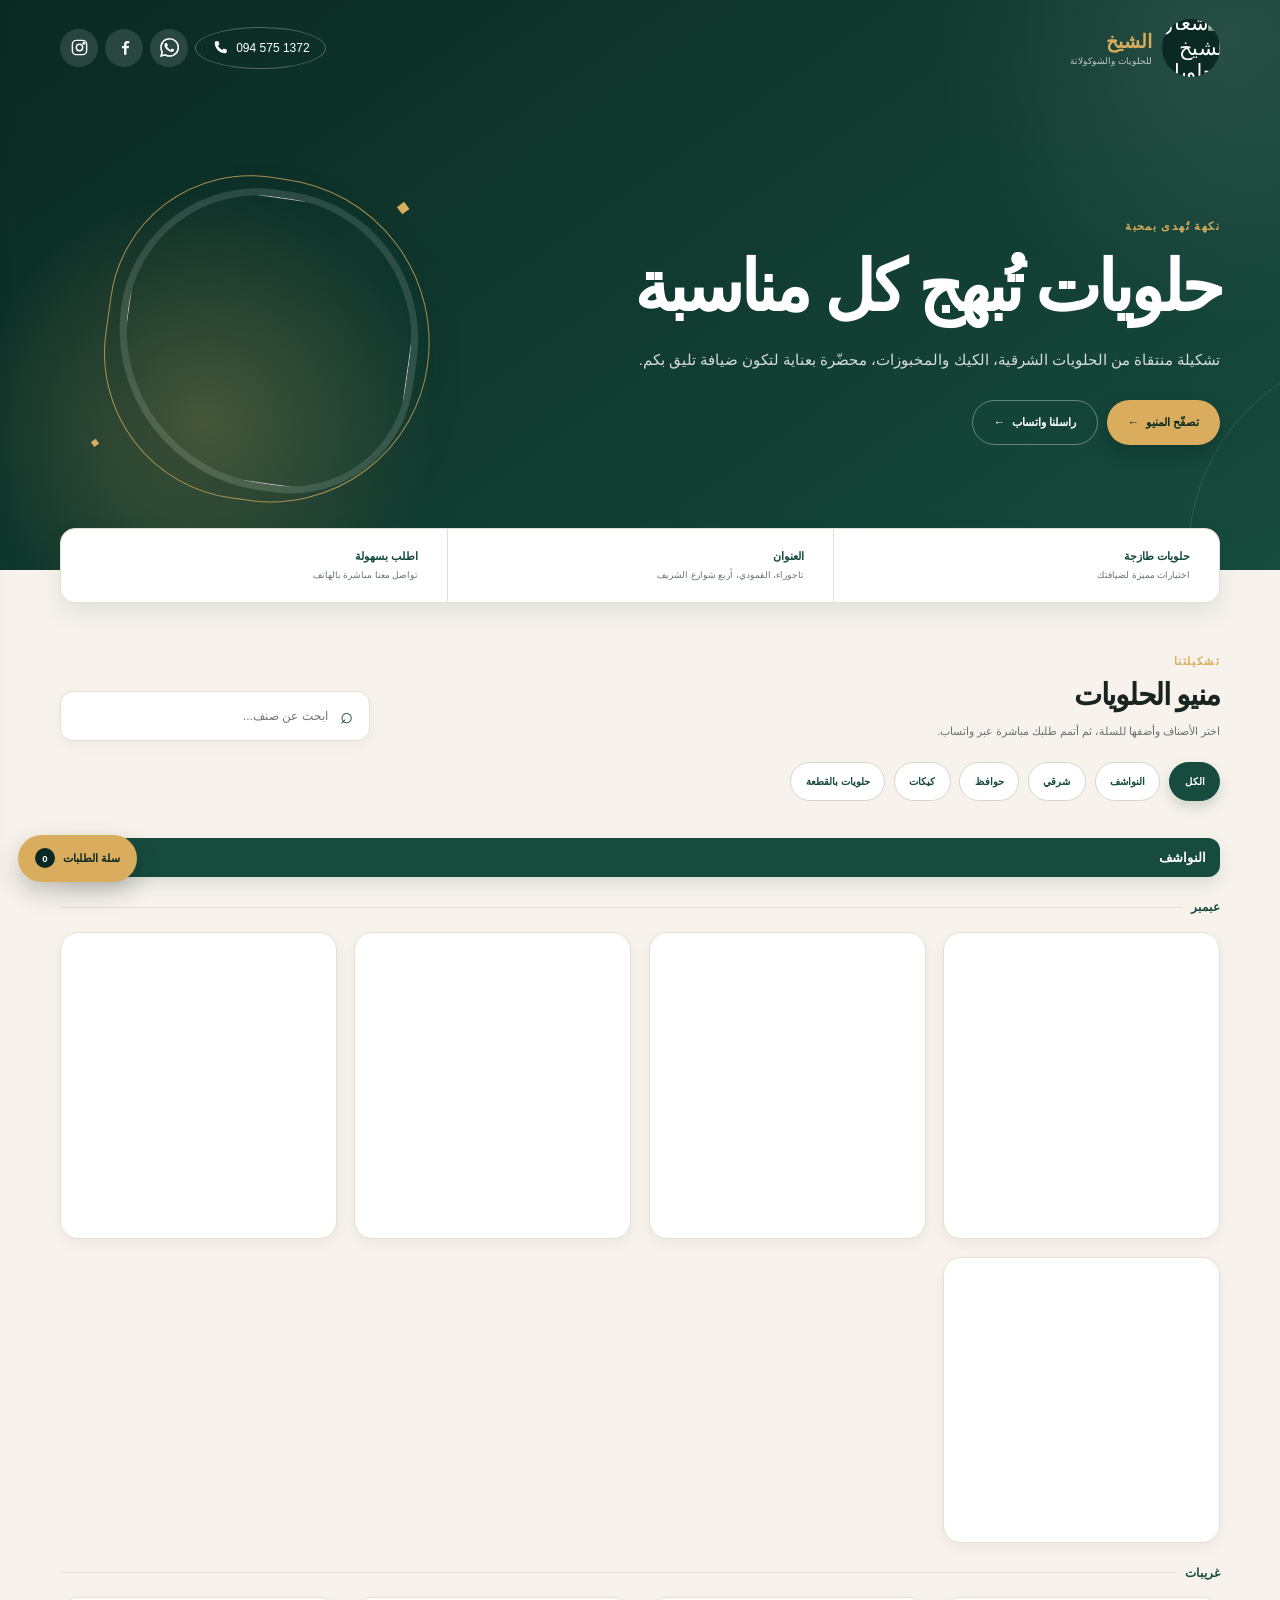
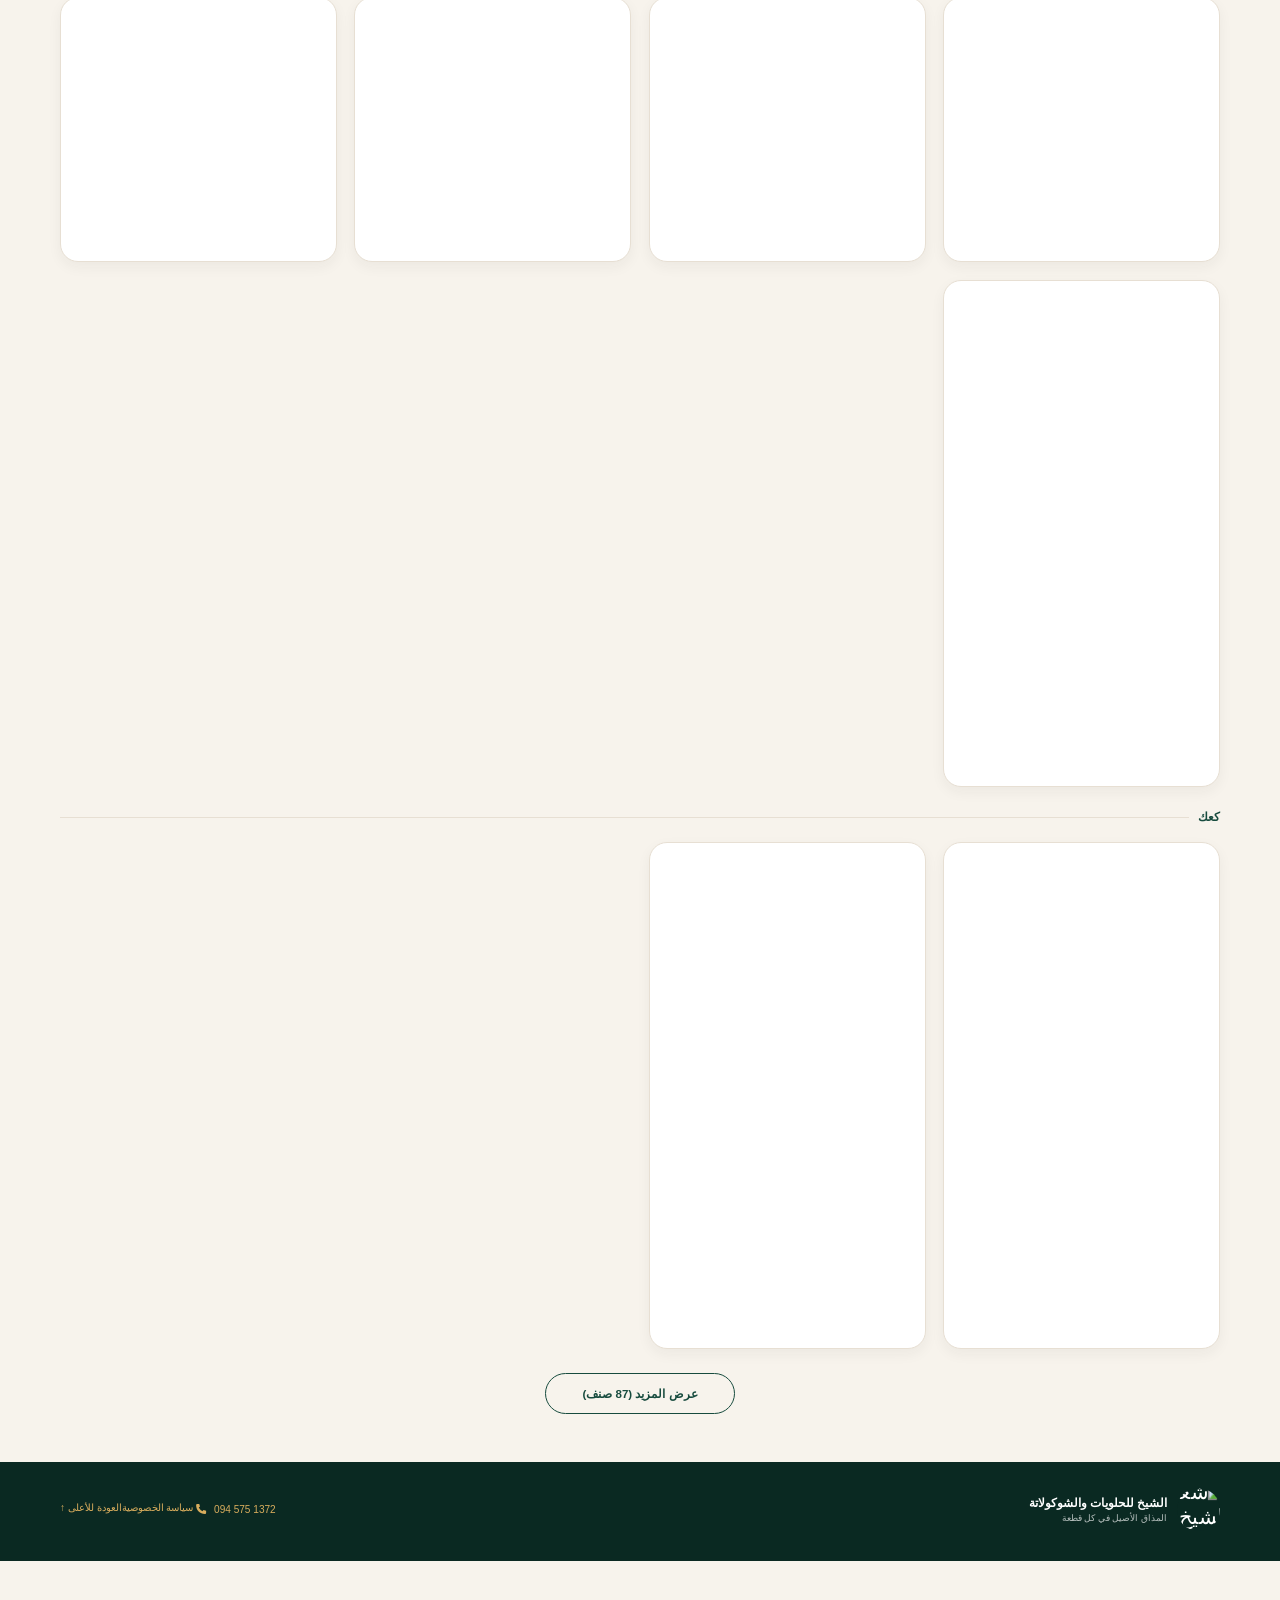
==== commit 56fa26df: "Add files via upload" ====
--- a/index.html
+++ b/index.html
@@ -10,7 +10,17 @@
     <meta name="referrer" content="strict-origin-when-cross-origin">
     <meta http-equiv="Permissions-Policy" content="camera=(), microphone=(), geolocation=()">
     <meta http-equiv="Content-Security-Policy" content="default-src 'self'; base-uri 'self'; object-src 'none'; img-src 'self' data:; style-src 'self' 'unsafe-inline' https://fonts.googleapis.com; font-src 'self' https://fonts.gstatic.com; script-src 'self'; connect-src 'self'; form-action 'self'">
-    <title>حلويات الشيخ | حلويات شرقية ونواشف</title>
+    <title>حلويات الشيخ | حلويات شرقية ونواشف في تاجوراء</title>
+    <link rel="canonical" href="https://alsheikh.com.ly/">
+    <meta property="og:locale" content="ar_LY">
+    <meta property="og:type" content="website">
+    <meta property="og:site_name" content="الشيخ للحلويات والشوكولاتة">
+    <meta property="og:title" content="حلويات الشيخ | حلويات شرقية ونواشف">
+    <meta property="og:description" content="تصفّح منيو حلويات الشيخ واطلب التوصيل أو الاستلام عبر واتساب.">
+    <meta property="og:url" content="https://alsheikh.com.ly/">
+    <meta property="og:image" content="https://alsheikh.com.ly/images/logo-al-sheikh.jpg">
+    <meta property="og:image:alt" content="شعار الشيخ للحلويات والشوكولاتة">
+    <meta name="twitter:card" content="summary">
     <link rel="icon" href="images/logo-al-sheikh.jpg" type="image/jpeg">
     <script id="business-schema" type="application/ld+json">
       {"@context":"https://schema.org","@type":"Bakery","name":"الشيخ للحلويات والشوكولاتة","description":"نواشف وحلويات شرقية وحوافظ وكيكات وحلويات بالقطعة.","telephone":"+218945751372"}
@@ -29,7 +39,7 @@
     <header class="hero" id="top">
       <nav class="nav container" aria-label="التنقل الرئيسي">
         <a class="brand" href="#top" aria-label="الشيخ للحلويات والشوكولاتة">
-          <span class="brand-mark"><img src="images/logo-al-sheikh.jpg" alt="شعار الشيخ للحلويات"></span>
+          <span class="brand-mark"><img src="images/logo-al-sheikh.jpg" alt="شعار الشيخ للحلويات" width="58" height="58"></span>
           <span>
             <b>الشيخ</b>
             <small>للحلويات والشوكولاتة</small>
@@ -143,6 +153,8 @@
         <label>رقم التواصل<input id="customer-phone" name="phone" type="tel" required inputmode="tel" autocomplete="tel" aria-describedby="customer-phone-help"><small id="customer-phone-help" class="field-help">مثال: 094 575 1372</small></label>
         <label id="location-field">عنوان التوصيل<input id="customer-location" name="location" required autocomplete="street-address"></label>
         <label>ملاحظات الطلب <span class="optional">اختياري</span><textarea id="customer-note" name="note" rows="3"></textarea></label>
+        <p class="privacy-notice">بالضغط على «إرسال الطلب» سيُفتح واتساب وتنتقل بيانات الطلب التي أدخلتها إلى خدمة WhatsApp لإرسالها إلى المحل. <a href="privacy.html">اطّلع على سياسة الخصوصية</a>.</p>
+        <p id="checkout-status" class="checkout-status" role="status" aria-live="polite"></p>
         <button id="checkout-button" class="checkout-button" type="submit">إرسال الطلب عبر واتساب</button>
       </form>
     </aside>
@@ -152,7 +164,7 @@
     <footer>
       <div class="container footer-inner">
         <div class="footer-brand">
-          <span class="brand-mark"><img src="images/logo-al-sheikh.jpg" alt="شعار الشيخ للحلويات"></span>
+          <span class="brand-mark"><img src="images/logo-al-sheikh.jpg" alt="شعار الشيخ للحلويات" width="43" height="43"></span>
           <span>
             <b>الشيخ للحلويات والشوكولاتة</b>
             <small>المذاق الأصيل في كل قطعة</small>
@@ -161,6 +173,7 @@
 
         <div class="footer-links">
           <a class="footer-phone" href="tel:+218945751372" data-phone-link dir="ltr"><svg viewBox="0 0 24 24" aria-hidden="true"><path d="M7 3h3l1.2 4.2-2 1.7a14.5 14.5 0 0 0 5.9 5.9l1.7-2L21 14v3c0 1.1-.9 2-2 2C11.3 19 5 12.7 5 5c0-1.1.9-2 2-2Z"></path></svg><span data-phone-display>094 575 1372</span></a>
+          <a href="privacy.html">سياسة الخصوصية</a>
           <a href="#top">العودة للأعلى ↑</a>
         </div>
       </div>
--- a/style.css
+++ b/style.css
@@ -537,6 +537,17 @@
 .cart-empty { text-align:center;color:var(--muted);font-size:.72rem;padding:1.3rem 0 }
 .cart-total { display:flex;justify-content:space-between;align-items:center;margin-top:.75rem;padding:1rem;background:var(--deep);border-radius:13px;color:#fff;font-size:.73rem }.cart-total strong{color:var(--gold);font-size:.9rem}
 .cart-note { margin:.65rem 0 1rem;color:var(--muted);font-size:.58rem;line-height:1.7 }
+.privacy-notice { margin:0;color:var(--muted);font-size:.57rem;line-height:1.8 }
+.privacy-notice a { color:var(--green);font-weight:800 }
+.checkout-status { min-height:1.5em;margin:0;color:var(--green);font-size:.6rem;line-height:1.7 }
+.information-page { min-height:100vh;padding:2rem 0;background:var(--paper) }
+.policy-content { max-width:760px;padding:1.4rem;background:var(--white);border:1px solid var(--line);border-radius:var(--radius);box-shadow:var(--shadow) }
+.policy-content h1,.policy-content h2 { color:var(--deep) }
+.policy-content h1 { margin:1rem 0 1.2rem;font-size:1.8rem }
+.policy-content h2 { margin:1.65rem 0 .55rem;font-size:1rem }
+.policy-content p { color:var(--muted);font-size:.78rem;line-height:2 }
+.back-link { color:var(--green);font-size:.72rem;font-weight:800 }
+.policy-note { padding:.8rem 1rem;background:var(--gold-soft);border-radius:10px }
 .checkout-form { display:grid;gap:.75rem;margin-top:.3rem;padding:1rem;background:#fff;border:1px solid var(--line);border-radius:15px;box-shadow:0 4px 12px rgba(34,43,38,.04) }
 .delivery-options { display:grid;grid-template-columns:repeat(2,minmax(0,1fr));gap:.5rem;font-size:.67rem;color:var(--ink) }
 .delivery-options label { position:relative;display:grid;place-items:center;min-height:46px;border:1px solid var(--line);border-radius:10px;background:var(--paper);cursor:pointer }
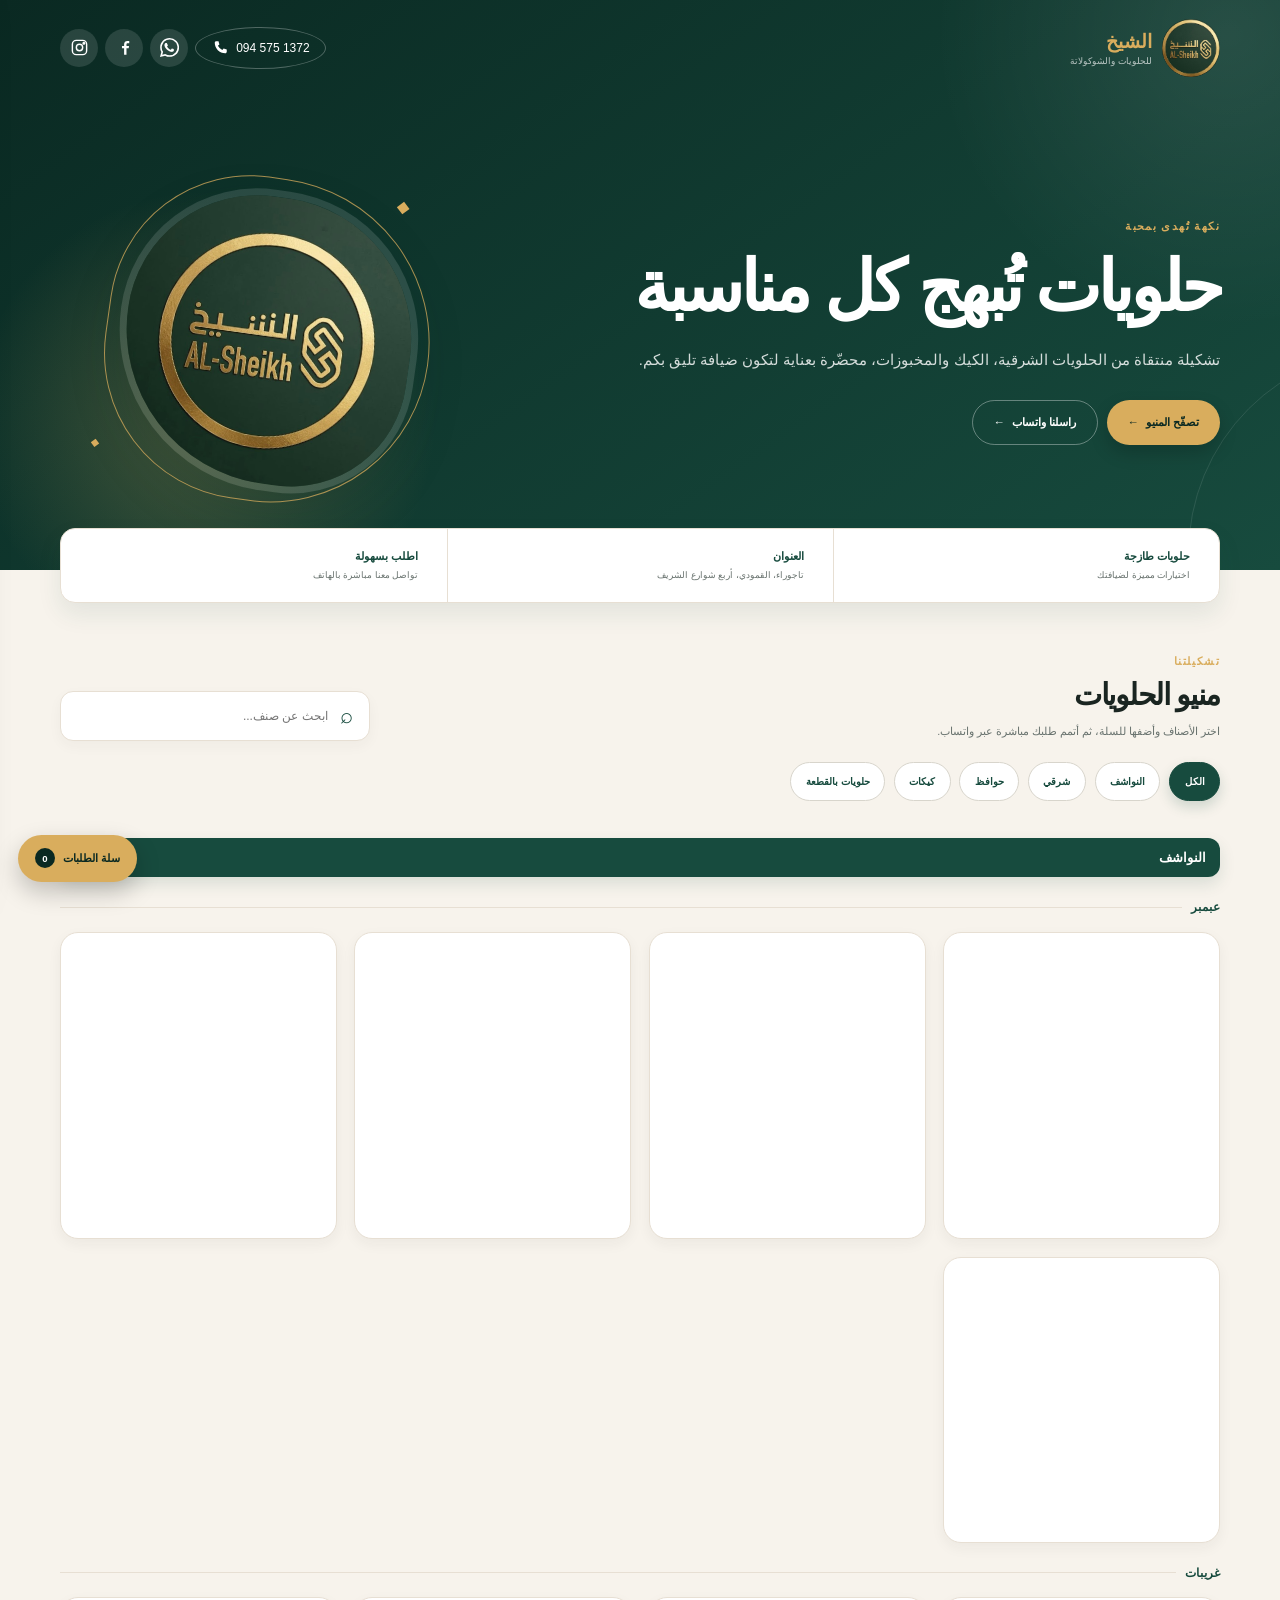
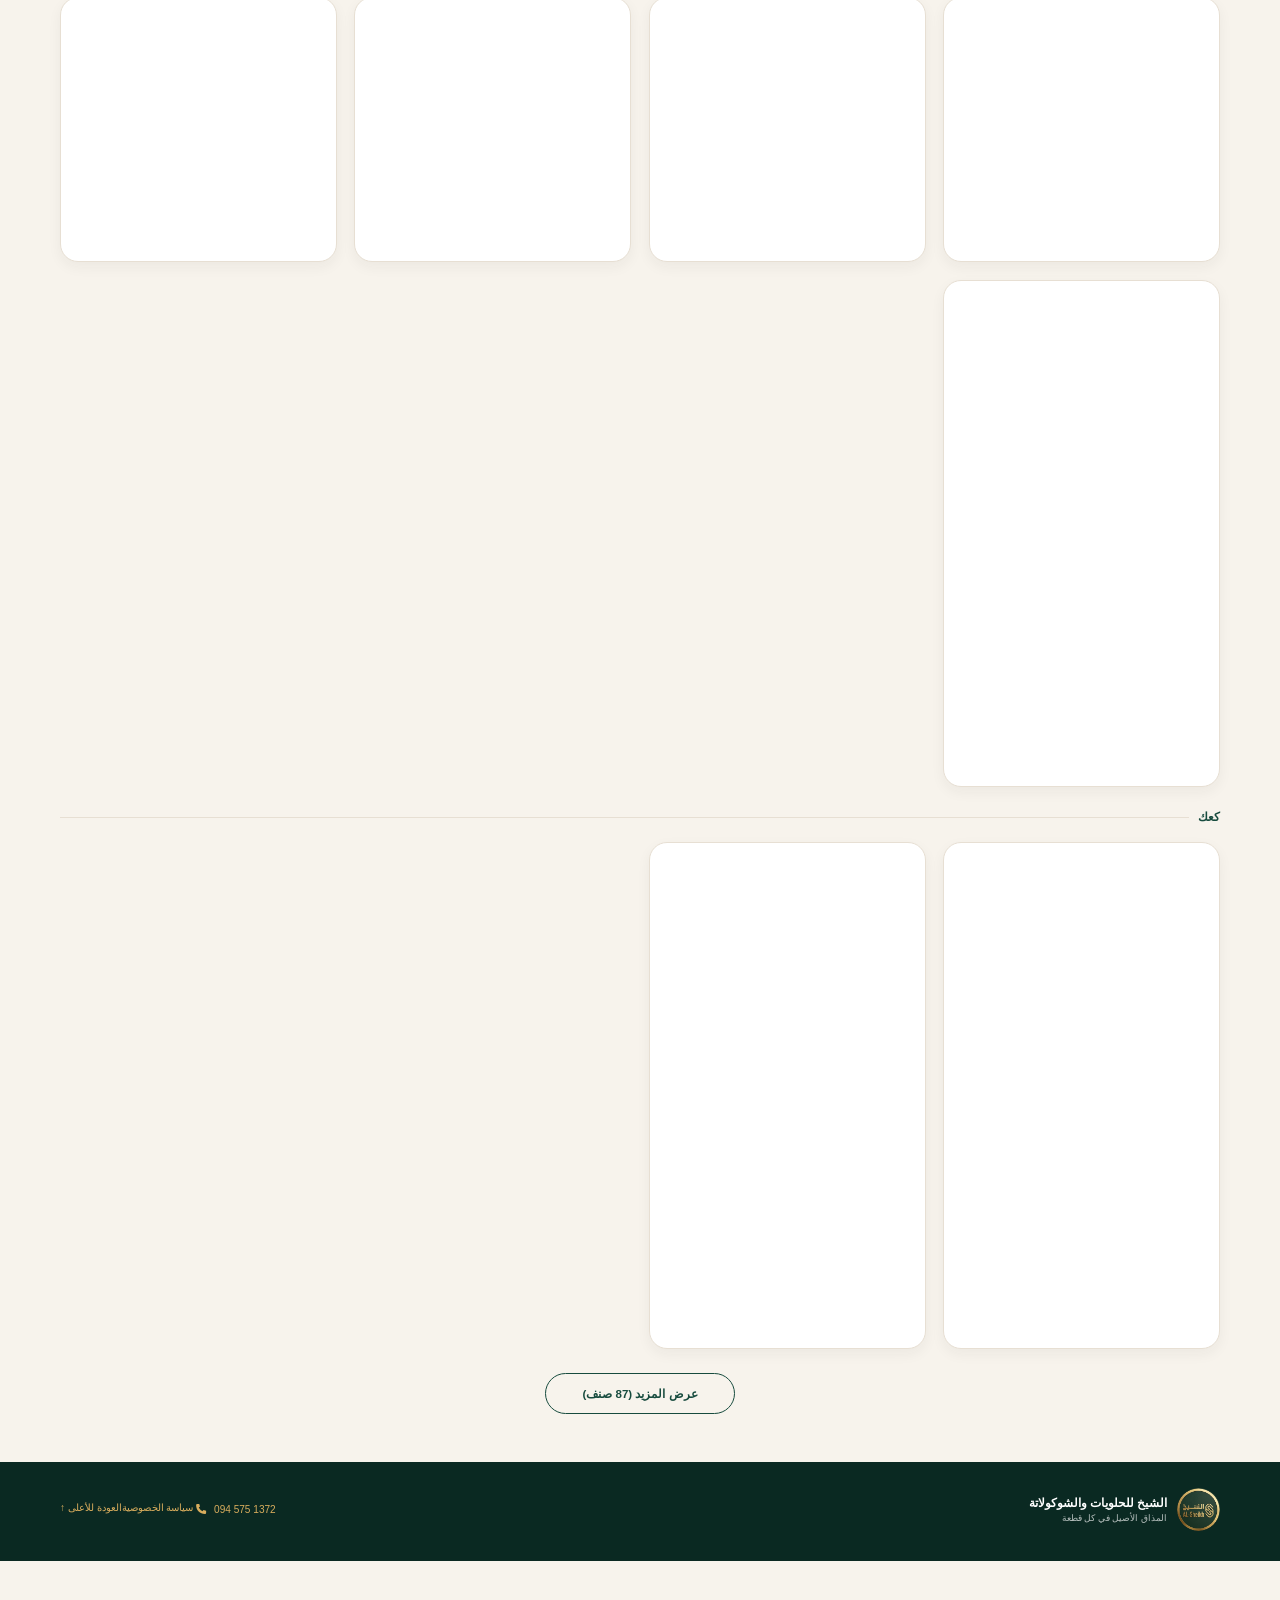
==== commit 796ff544: "Update index.html" ====
--- a/index.html
+++ b/index.html
@@ -186,6 +186,6 @@
           <a href="https://wa.me/218945751372" data-whatsapp-link target="_blank" rel="noopener noreferrer"><svg viewBox="0 0 24 24" aria-hidden="true"><path d="M20.5 3.5A11.9 11.9 0 0 0 12.1 0C5.5 0 .2 5.3.2 11.9c0 2.1.5 4.1 1.5 5.9L0 24l6.4-1.7a11.8 11.8 0 0 0 5.7 1.5h.1c6.6 0 11.9-5.3 11.9-11.9 0-3.2-1.3-6.2-3.6-8.4Z"></path></svg> واتساب</a>
     </nav>
 
-    <script src="script.js?v7" defer></script>
+    <script src="script.js?v=1.0" defer></script>
   </body>
 </html>
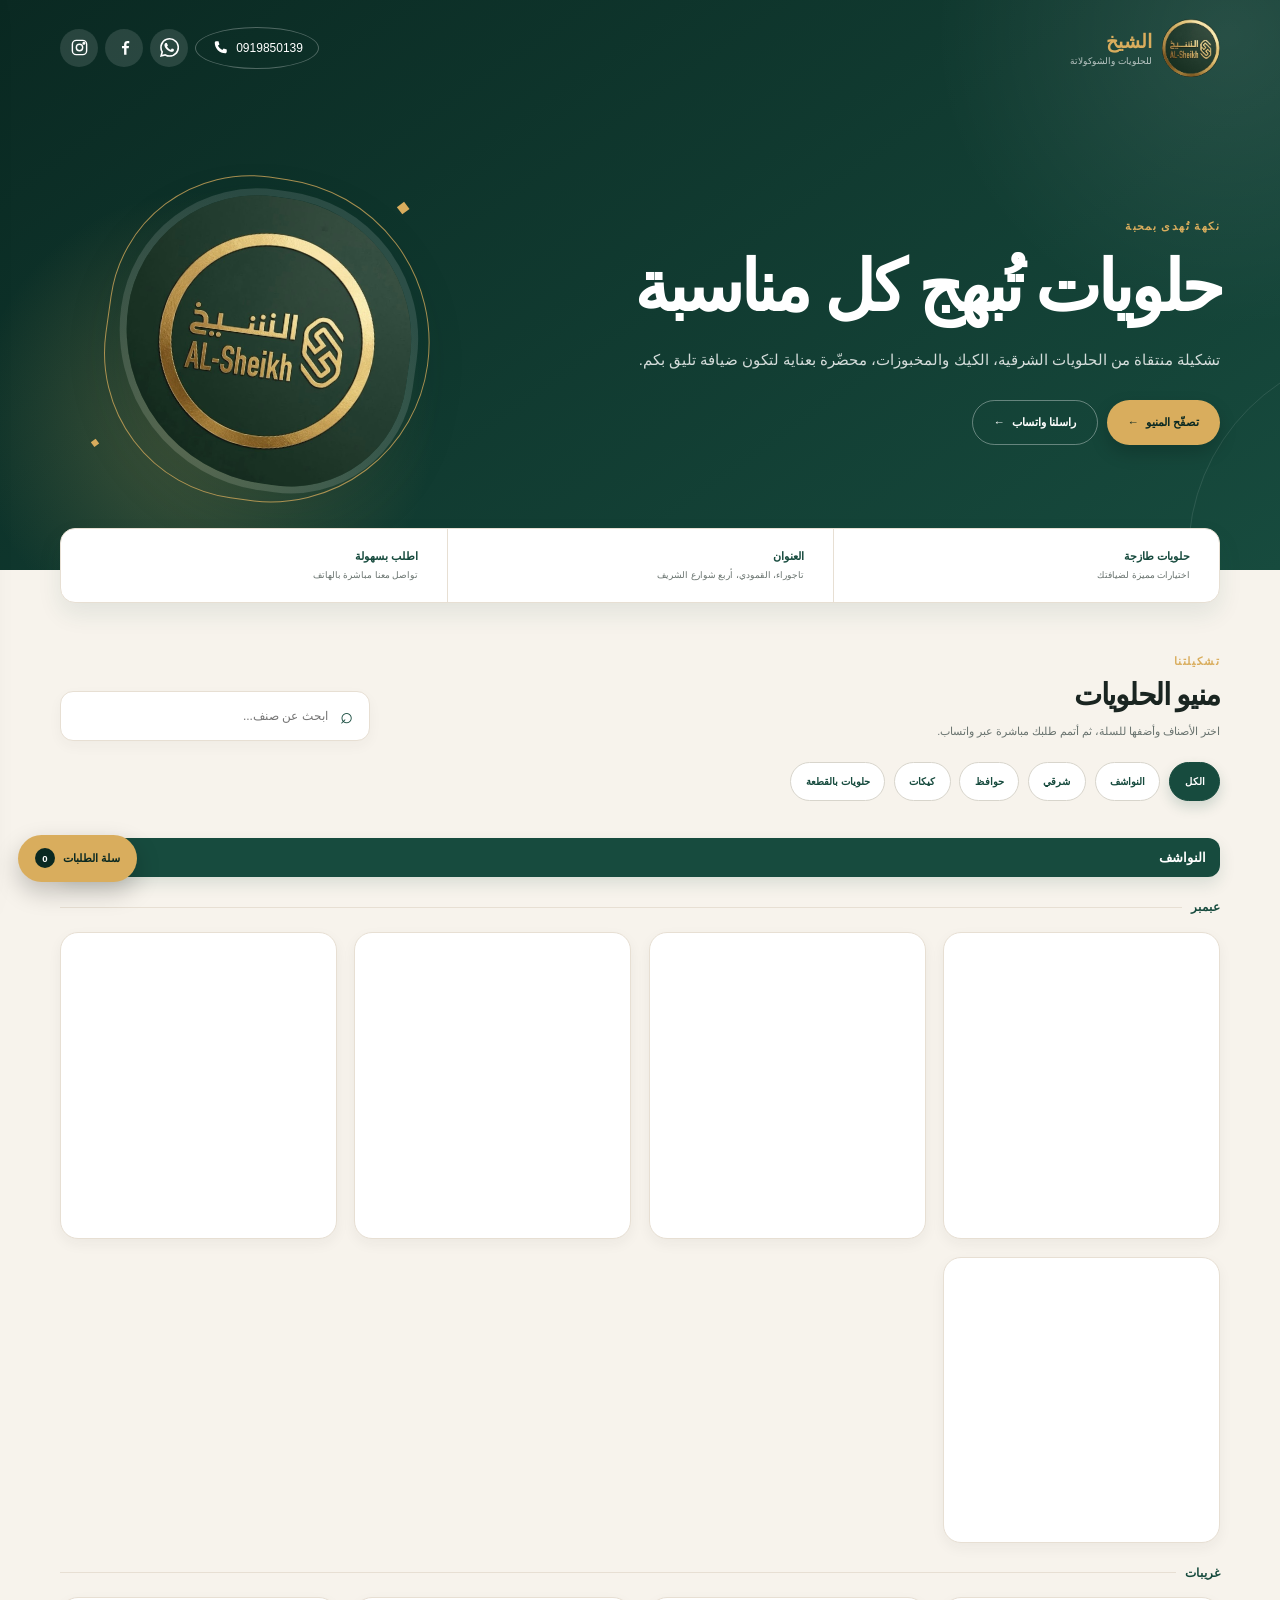
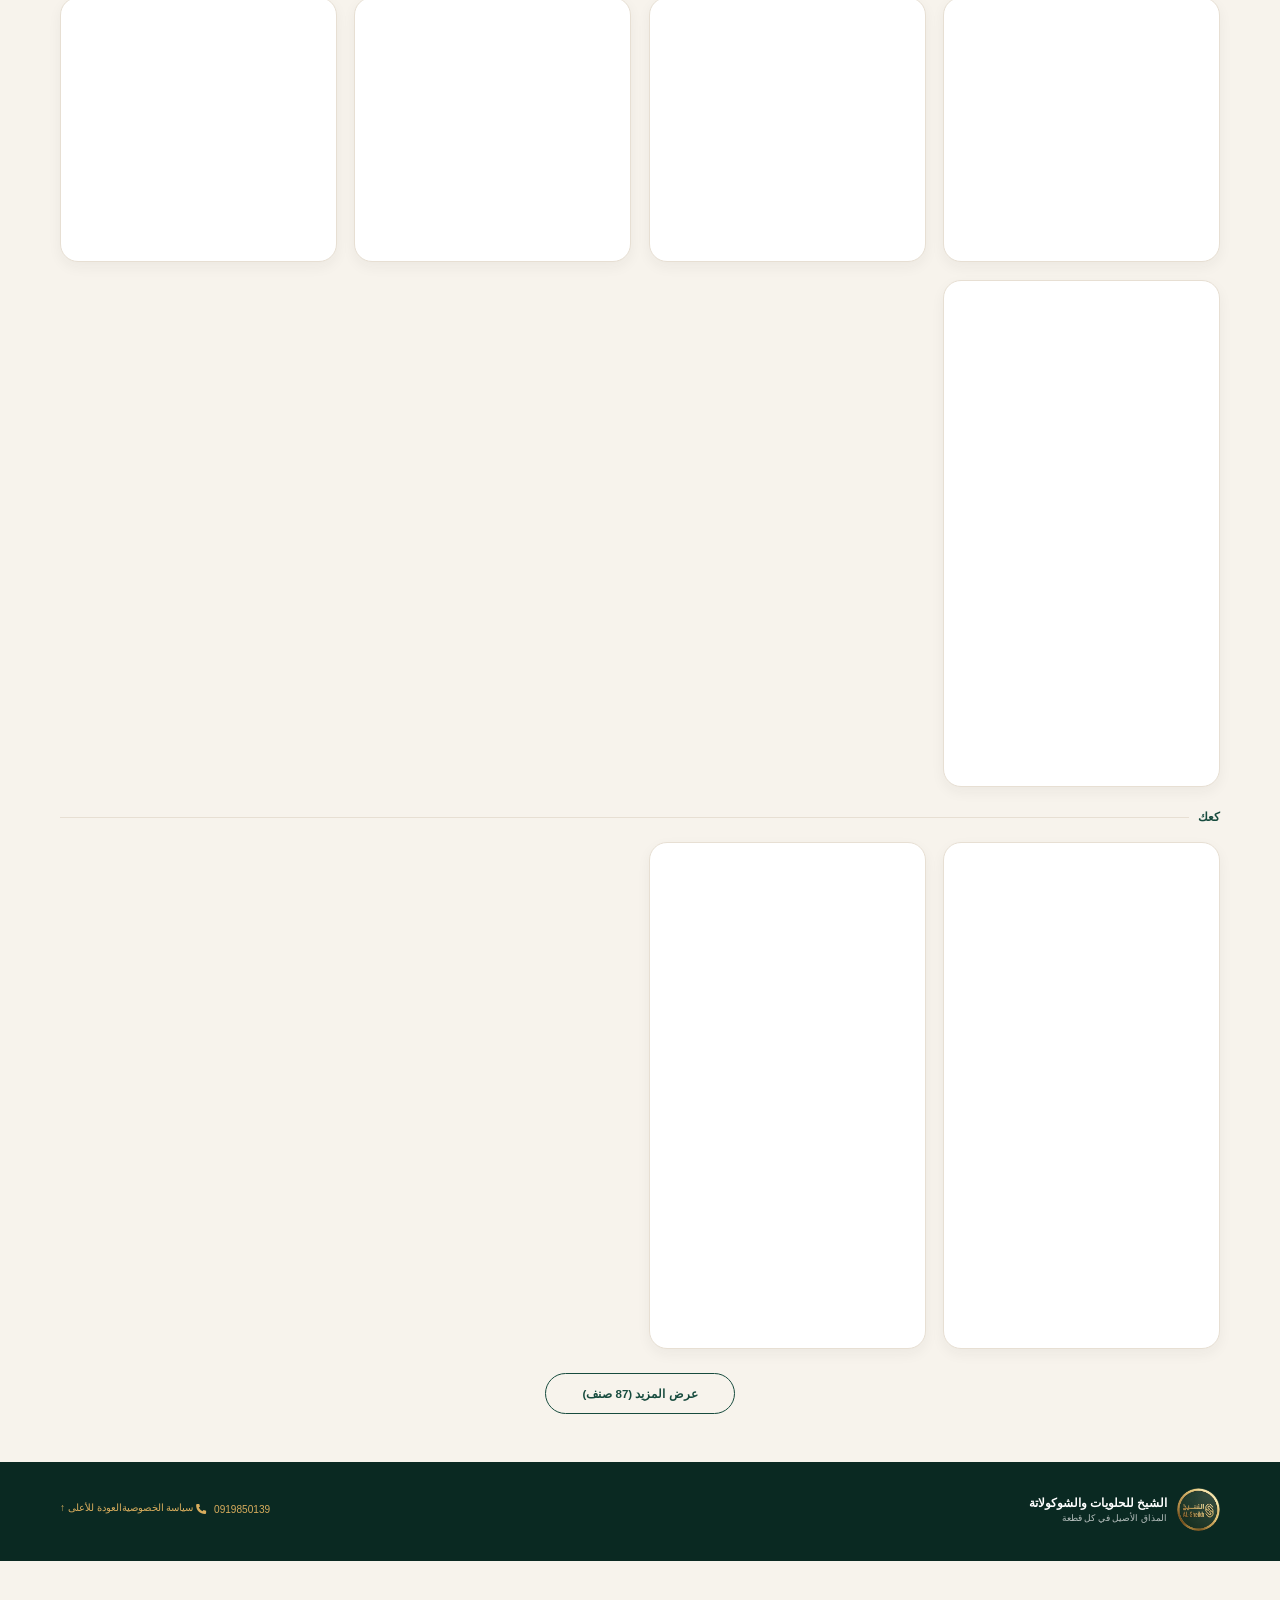
==== commit dd244052: "Update index.html" ====
--- a/index.html
+++ b/index.html
@@ -186,6 +186,6 @@
           <a href="https://wa.me/218945751372" data-whatsapp-link target="_blank" rel="noopener noreferrer"><svg viewBox="0 0 24 24" aria-hidden="true"><path d="M20.5 3.5A11.9 11.9 0 0 0 12.1 0C5.5 0 .2 5.3.2 11.9c0 2.1.5 4.1 1.5 5.9L0 24l6.4-1.7a11.8 11.8 0 0 0 5.7 1.5h.1c6.6 0 11.9-5.3 11.9-11.9 0-3.2-1.3-6.2-3.6-8.4Z"></path></svg> واتساب</a>
     </nav>
 
-    <script src="script.js?v=1.0" defer></script>
+    <script src="script.js?v=1.1" defer></script>
   </body>
 </html>
